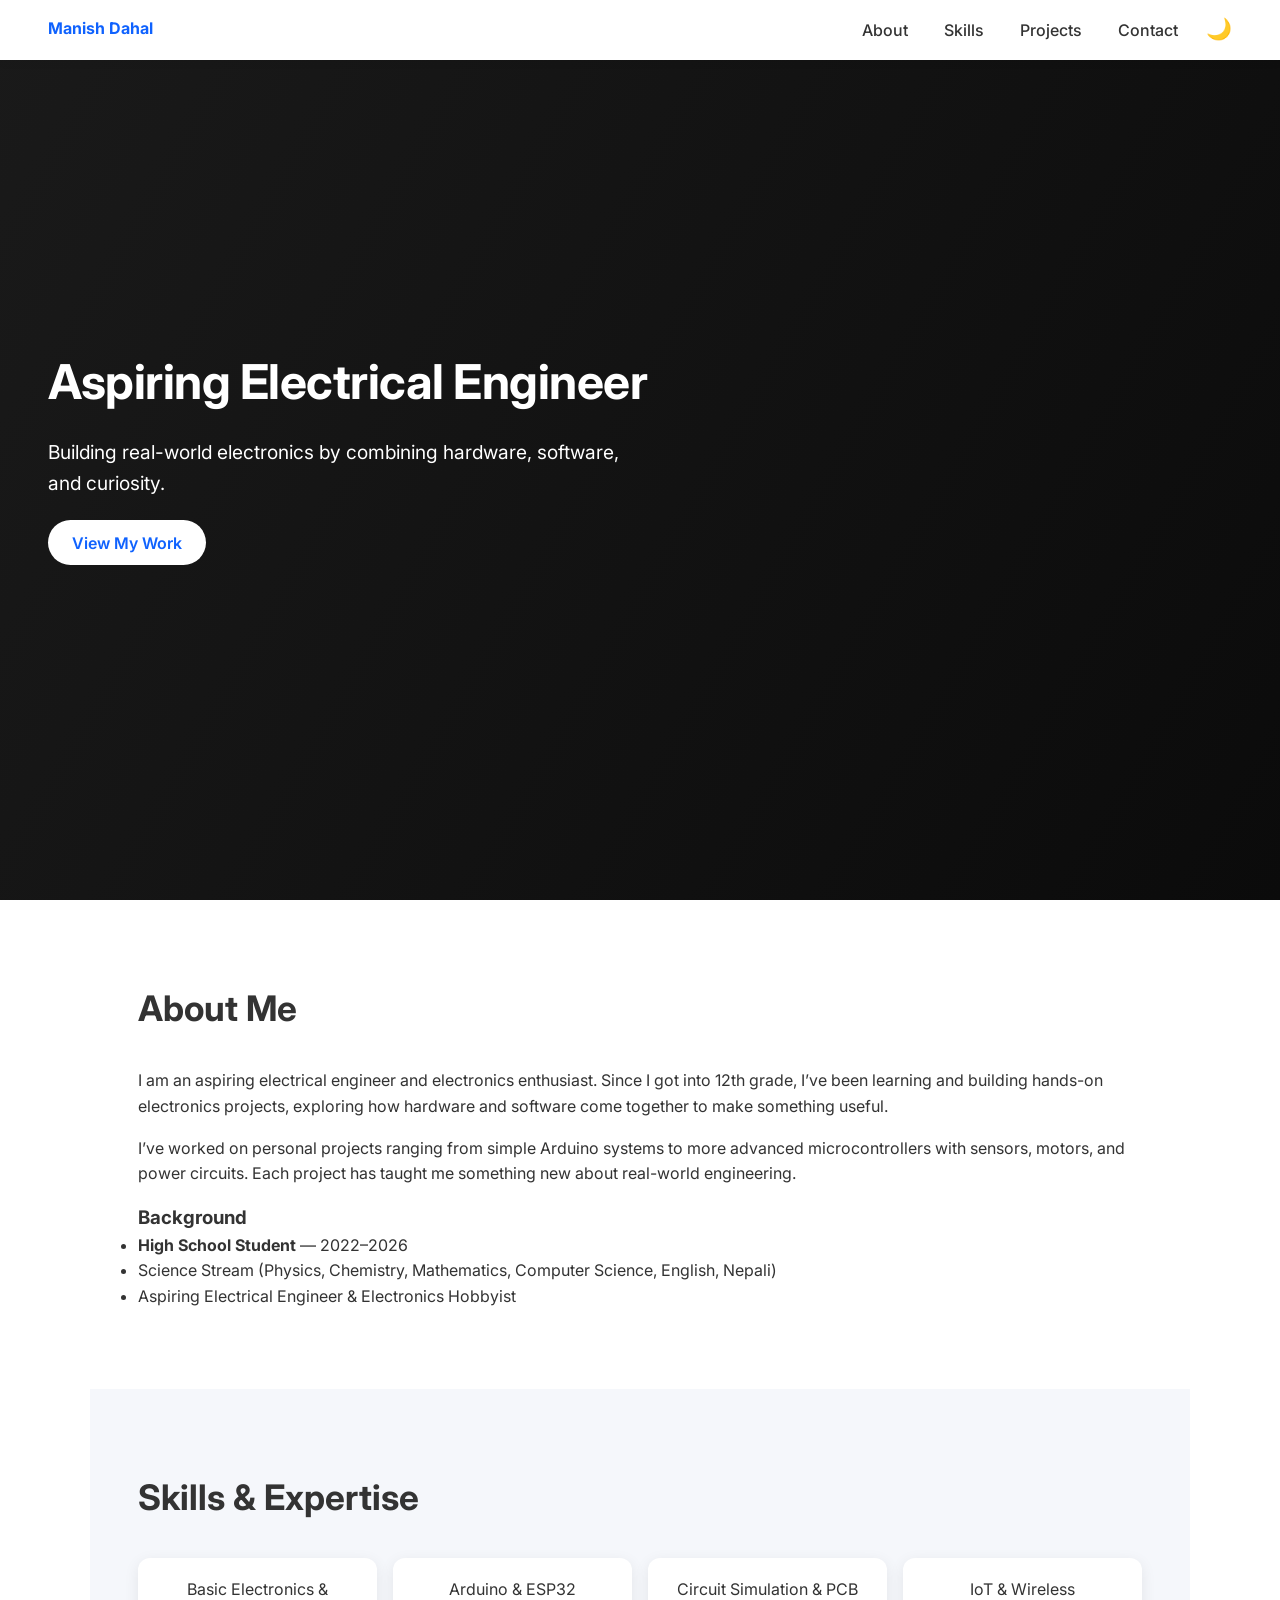
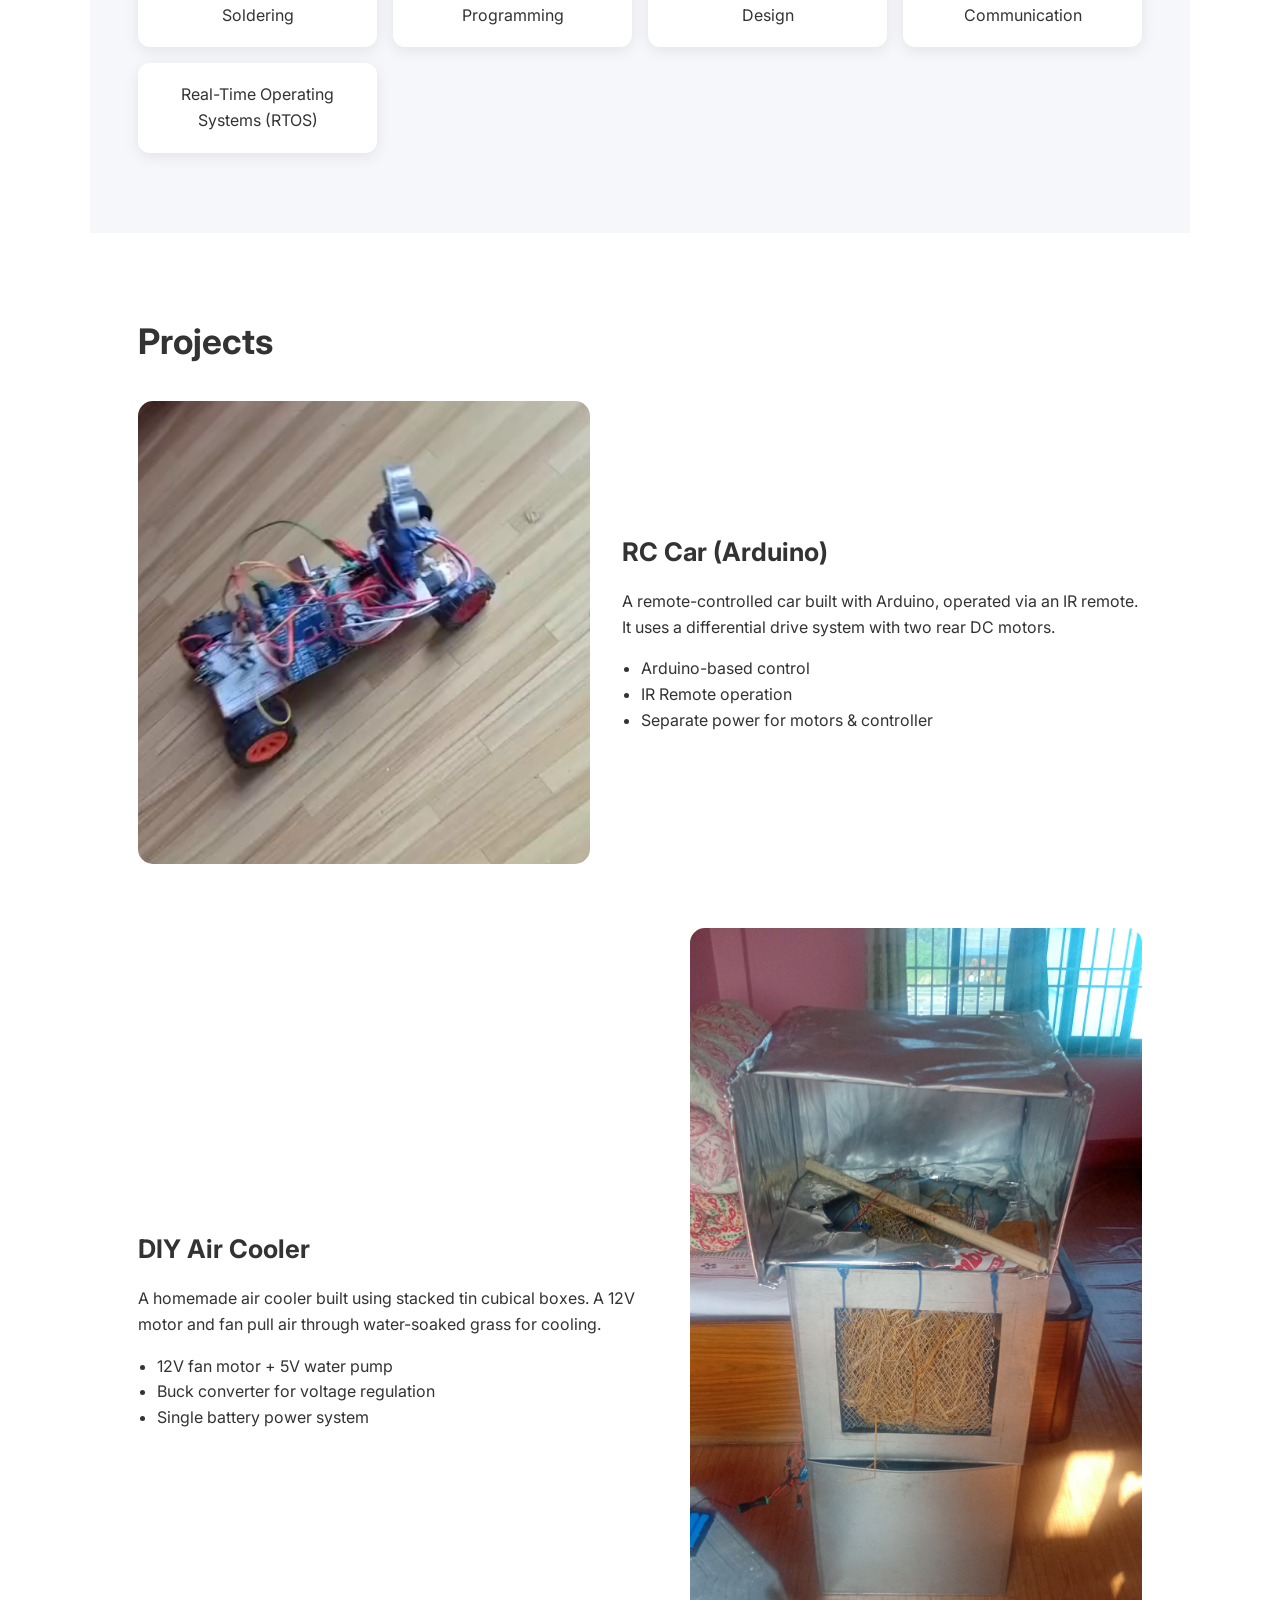
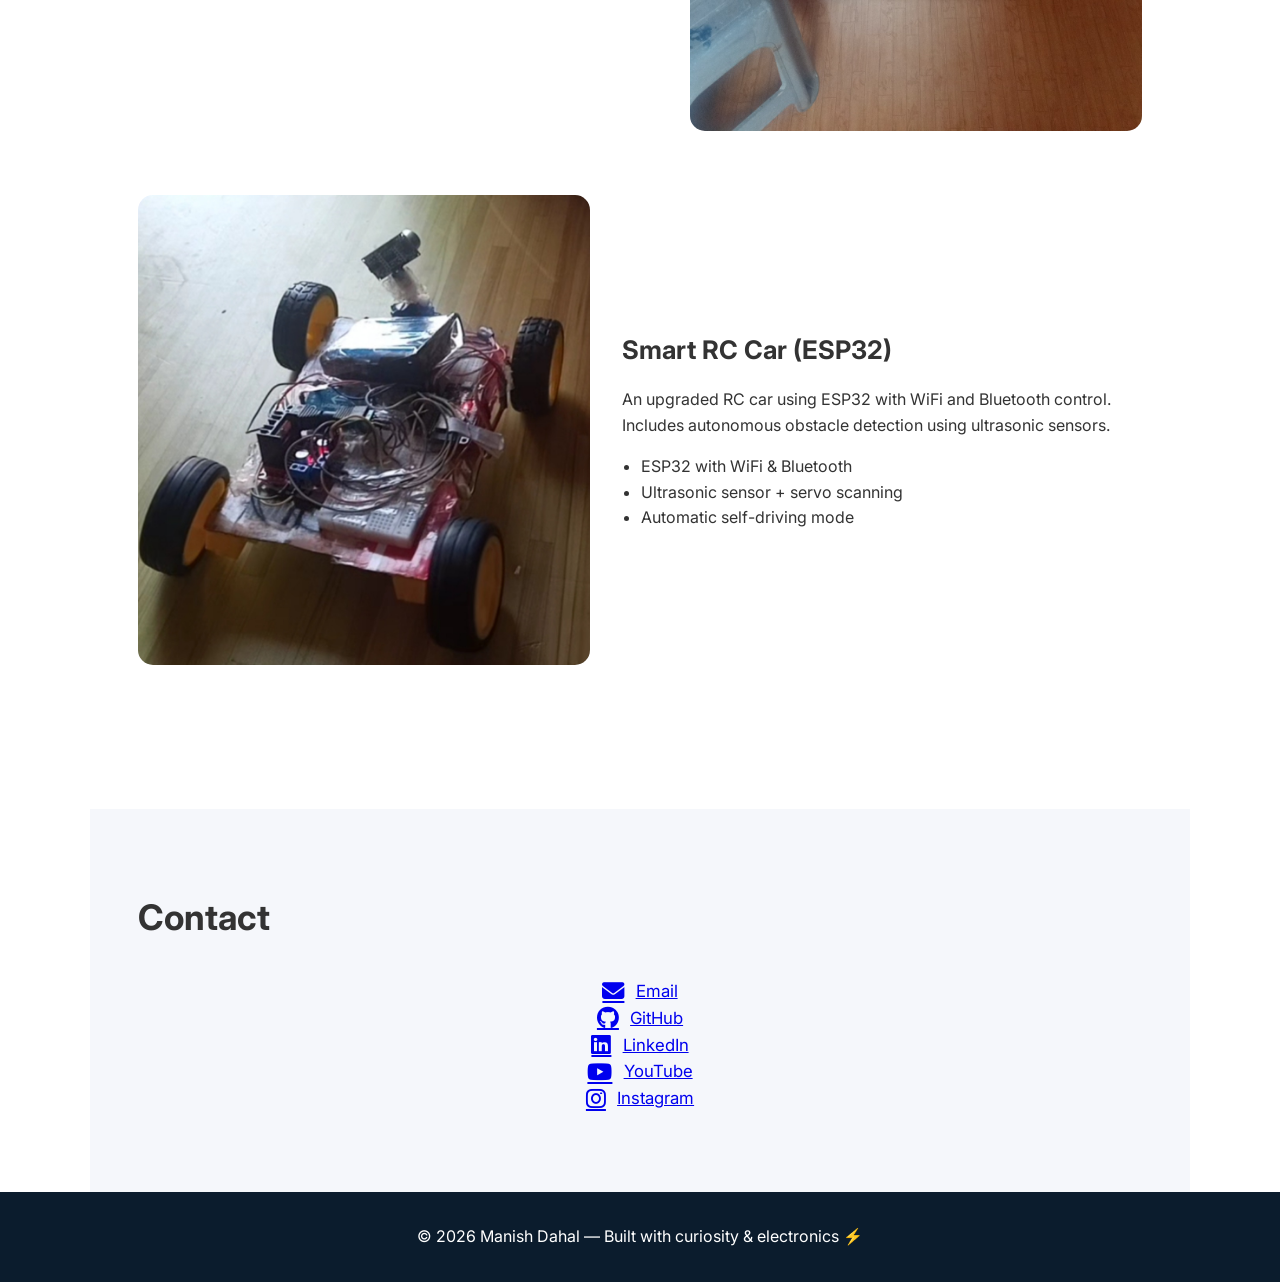
==== index.html @ e90c841a "Add files via upload" ====
<!DOCTYPE html>
<html lang="en">
<head>
    <meta charset="UTF-8" />
    <meta name="viewport" content="width=device-width, initial-scale=1.0"/>
    <title>Manish Dahal | Electronics Portfolio</title>

    <link rel="stylesheet" href="style.css">
    <link
  rel="stylesheet"
  href="https://cdnjs.cloudflare.com/ajax/libs/font-awesome/6.5.1/css/all.min.css"
/>

    <link href="https://fonts.googleapis.com/css2?family=Inter:wght@300;400;600;700&display=swap" rel="stylesheet">
</head>
<body>
<canvas id="circuit-bg"></canvas>

    <!-- NAVBAR -->
    <header class="navbar">
        <div class="logo">Manish Dahal</div>
        <nav>
            <a href="#about">About</a>
            <a href="#skills">Skills</a>
            <a href="#projects">Projects</a>
            <a href="#contact">Contact</a>
            <button id="themeToggle" class="theme-toggle">🌙</button>
        </nav>
    </header>

    <!-- HERO -->
    <section class="hero">
        <div class="hero-text">
            <h1>Aspiring Electrical Engineer</h1>
            <p>
                Building real-world electronics by combining hardware, software,
                and curiosity.
            </p>
            <a href="#projects" class="btn">View My Work</a>
        </div>
    </section>

    <!-- ABOUT -->
    <section id="about" class="section">
        <h2>About Me</h2>
        <p class="about-text">
            I am an aspiring electrical engineer and electronics enthusiast.
            Since I got into 12th grade, I’ve been learning and building hands-on
            electronics projects, exploring how hardware and software come together
            to make something useful.
        </p>
        <p class="about-text">
            I’ve worked on personal projects ranging from simple Arduino systems
            to more advanced microcontrollers with sensors, motors, and power circuits.
            Each project has taught me something new about real-world engineering.
        </p>

        <div class="education">
            <h3>Background</h3>
            <ul>
                <li><strong>High School Student</strong> — 2022–2026</li>
                <li>Science Stream (Physics, Chemistry, Mathematics, Computer Science, English, Nepali)</li>
                <li>Aspiring Electrical Engineer & Electronics Hobbyist</li>
            </ul>
        </div>
    </section>

    <!-- SKILLS -->
    <section id="skills" class="section light">
        <h2>Skills & Expertise</h2>

        <div class="skills-grid">
            <div class="skill-card">Basic Electronics & Soldering</div>
            <div class="skill-card">Arduino & ESP32 Programming</div>
            <div class="skill-card">Circuit Simulation & PCB Design</div>
            <div class="skill-card">IoT & Wireless Communication</div>
            <div class="skill-card">Real-Time Operating Systems (RTOS)</div>
        </div>
    </section>

    <!-- PROJECTS -->
    <section id="projects" class="section">
        <h2>Projects</h2>

        <div class="project">
            <img src="images/rc-car-1.jpg" alt="RC Car Arduino">
            <div class="project-info">
                <h3>RC Car (Arduino)</h3>
                <p>
                    A remote-controlled car built with Arduino, operated via an IR remote.
                    It uses a differential drive system with two rear DC motors.
                </p>
                <ul>
                    <li>Arduino-based control</li>
                    <li>IR Remote operation</li>
                    <li>Separate power for motors & controller</li>
                </ul>
            </div>
        </div>

        <div class="project reverse">
            <img src="images/diy-cooler.jpg" alt="DIY Air Cooler">
            <div class="project-info">
                <h3>DIY Air Cooler</h3>
                <p>
                    A homemade air cooler built using stacked tin cubical boxes.
                    A 12V motor and fan pull air through water-soaked grass for cooling.
                </p>
                <ul>
                    <li>12V fan motor + 5V water pump</li>
                    <li>Buck converter for voltage regulation</li>
                    <li>Single battery power system</li>
                </ul>
            </div>
        </div>

        <div class="project">
            <img src="images/rc-car-advanced.jpg" alt="ESP32 RC Car">
            <div class="project-info">
                <h3>Smart RC Car (ESP32)</h3>
                <p>
                    An upgraded RC car using ESP32 with WiFi and Bluetooth control.
                    Includes autonomous obstacle detection using ultrasonic sensors.
                </p>
                <ul>
                    <li>ESP32 with WiFi & Bluetooth</li>
                    <li>Ultrasonic sensor + servo scanning</li>
                    <li>Automatic self-driving mode</li>
                </ul>
            </div>
        </div>
    </section>

    <!-- CONTACT -->
    <section id="contact" class="section light">
        <h2>Contact</h2>

        <div class="contact-grid">
    <a href="mailto:manishdahal9864@gmail.com">
        <i class="fa-solid fa-envelope"></i>
        <span>Email</span>
    </a>

    <a href="https://github.com/MilonClasher" target="_blank">
        <i class="fa-brands fa-github"></i>
        <span>GitHub</span>
    </a>

    <a href="https://www.linkedin.com/in/manish-dahal-b65955202/" target="_blank">
        <i class="fa-brands fa-linkedin"></i>
        <span>LinkedIn</span>
    </a>

    <a href="https://www.youtube.com/@dahalelectronics007" target="_blank">
        <i class="fa-brands fa-youtube"></i>
        <span>YouTube</span>
    </a>

    <a href="https://instagram.com/mvideos98" target="_blank">
        <i class="fa-brands fa-instagram"></i>
        <span>Instagram</span>
    </a>
</div>

    </section>

    <footer>
        <p>© 2026 Manish Dahal — Built with curiosity & electronics ⚡</p>
    </footer>

    <script src="script.js"></script>
</body>
</html>
---- style.css ----
:root {
    --primary: #0f62fe;
    --dark: #0b1c2d;
    --light: #f5f7fb;
    --text: #333;
}

* {
    margin: 0;
    padding: 0;
    box-sizing: border-box;
    font-family: 'Inter', sans-serif;
}

body {
    color: var(--text);
    background: white;
    line-height: 1.6;
}

/* NAVBAR */
.navbar {
    position: fixed;
    top: 0;
    width: 100%;
    background: white;
    display: flex;
    justify-content: space-between;
    padding: 1rem 3rem;
    box-shadow: 0 2px 10px rgba(0,0,0,0.05);
    z-index: 100;
}

.navbar .logo {
    font-weight: 700;
    color: var(--primary);
}

.navbar nav a {
    margin-left: 2rem;
    text-decoration: none;
    color: var(--text);
    font-weight: 500;
}

.navbar nav a:hover {
    color: var(--primary);
}

/* HERO */
.hero {
    height: 100vh;
background: linear-gradient(120deg, #1a1a1a, #0b0b0b);
    display: flex;
    align-items: center;
    padding: 0 3rem;
    color: white;
}

.hero-text {
    max-width: 600px;
}

.hero h1 {
    font-size: 3rem;
    margin-bottom: 1rem;
        letter-spacing: -0.5px;

}

.hero p {
    font-size: 1.2rem;
    margin-bottom: 2rem;
}

.btn {
    background: white;
    color: var(--primary);
    padding: 0.8rem 1.5rem;
    border-radius: 30px;
    text-decoration: none;
    font-weight: 600;
}

/* SECTIONS */
.section {
    padding: 5rem 3rem;
    max-width: 1100px;
    margin: auto;
}

.section h2 {
    font-size: 2.2rem;
    margin-bottom: 2rem;
}

.section.light {
    background: var(--light);
}

.about-text {
    margin-bottom: 1rem;
}

/* SKILLS */
.skills-grid {
    display: grid;
    grid-template-columns: repeat(auto-fit, minmax(220px, 1fr));
    gap: 1rem;
}

.skill-card {
    background: white;
    padding: 1.2rem;
    border-radius: 12px;
    text-align: center;
    box-shadow: 0 4px 15px rgba(0,0,0,0.08);
}

/* PROJECTS */
.project {
    display: flex;
    gap: 2rem;
    margin-bottom: 4rem;
    align-items: center;
}

.project.reverse {
    flex-direction: row-reverse;
}

.project img {
    width: 45%;
    border-radius: 15px;
    object-fit: cover;
}

.project-info h3 {
    font-size: 1.6rem;
    margin-bottom: 1rem;
}

.project-info ul {
    margin-top: 1rem;
    padding-left: 1.2rem;
}

/* CONTACT */
.contact-grid a {
    display: flex;
    align-items: center;
    justify-content: center;
    gap: 0.7rem;
    font-size: 1.05rem;
}

.contact-grid i {
    font-size: 1.4rem;
}


/* FOOTER */
footer {
    text-align: center;
    padding: 2rem;
    background: var(--dark);
    color: white;
}
/* ===== DARK MODE ===== */
body.dark {
    --primary: #4da3ff;
    --dark: #020b13;
    --light: #0b1c2d;
    --text: #e6e6e6;

    background: var(--dark);
    color: var(--text);
}

body.dark .navbar,
body.dark .skill-card,
body.dark .contact-grid a {
    background: #0f253a;
    color: var(--text);
}

body.dark footer {
    background: black;
}

/* Toggle button */
.theme-toggle {
    margin-left: 1.5rem;
    border: none;
    background: none;
    font-size: 1.3rem;
    cursor: pointer;
}
/* ===== CIRCUIT BACKGROUND ===== */
#circuit-bg {
    position: fixed;
    inset: 0;
    z-index: -1;
    opacity: 0.15;
}
body.dark #circuit-bg {
    opacity: 0.25;
}
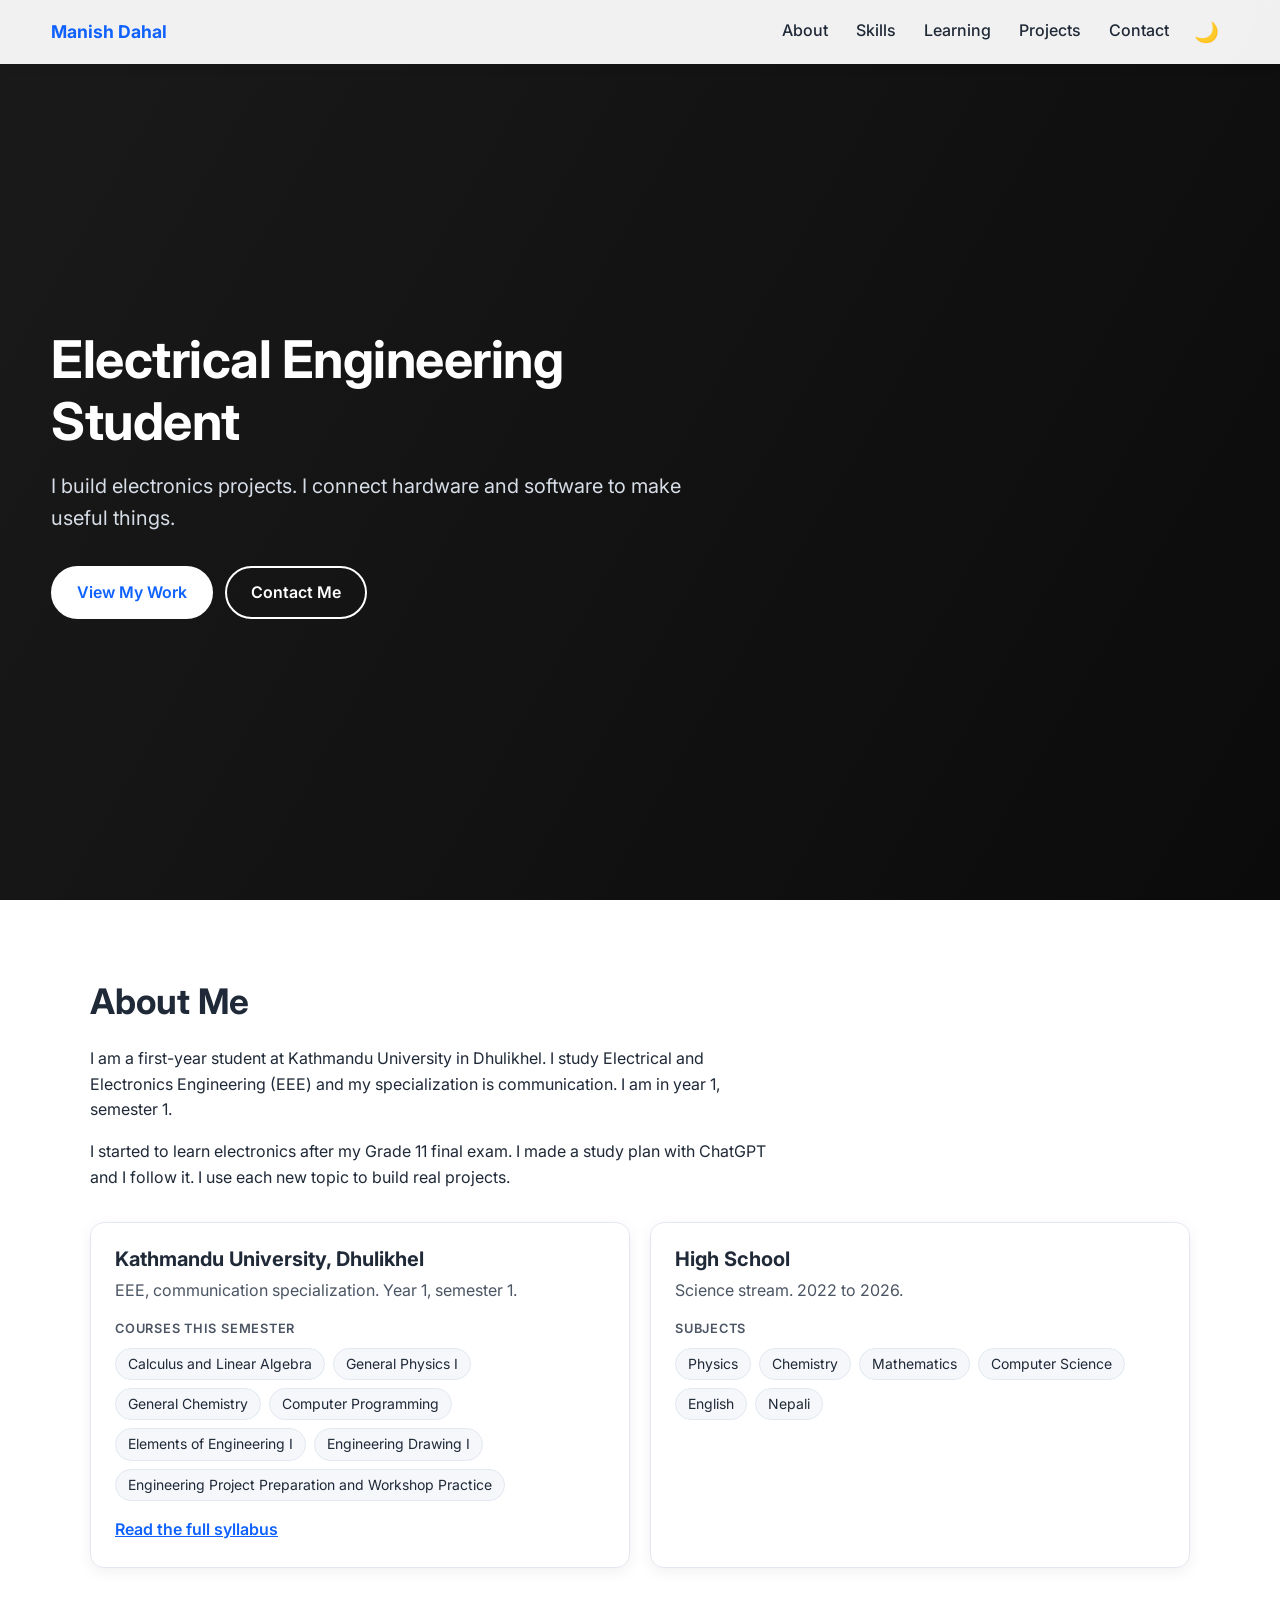
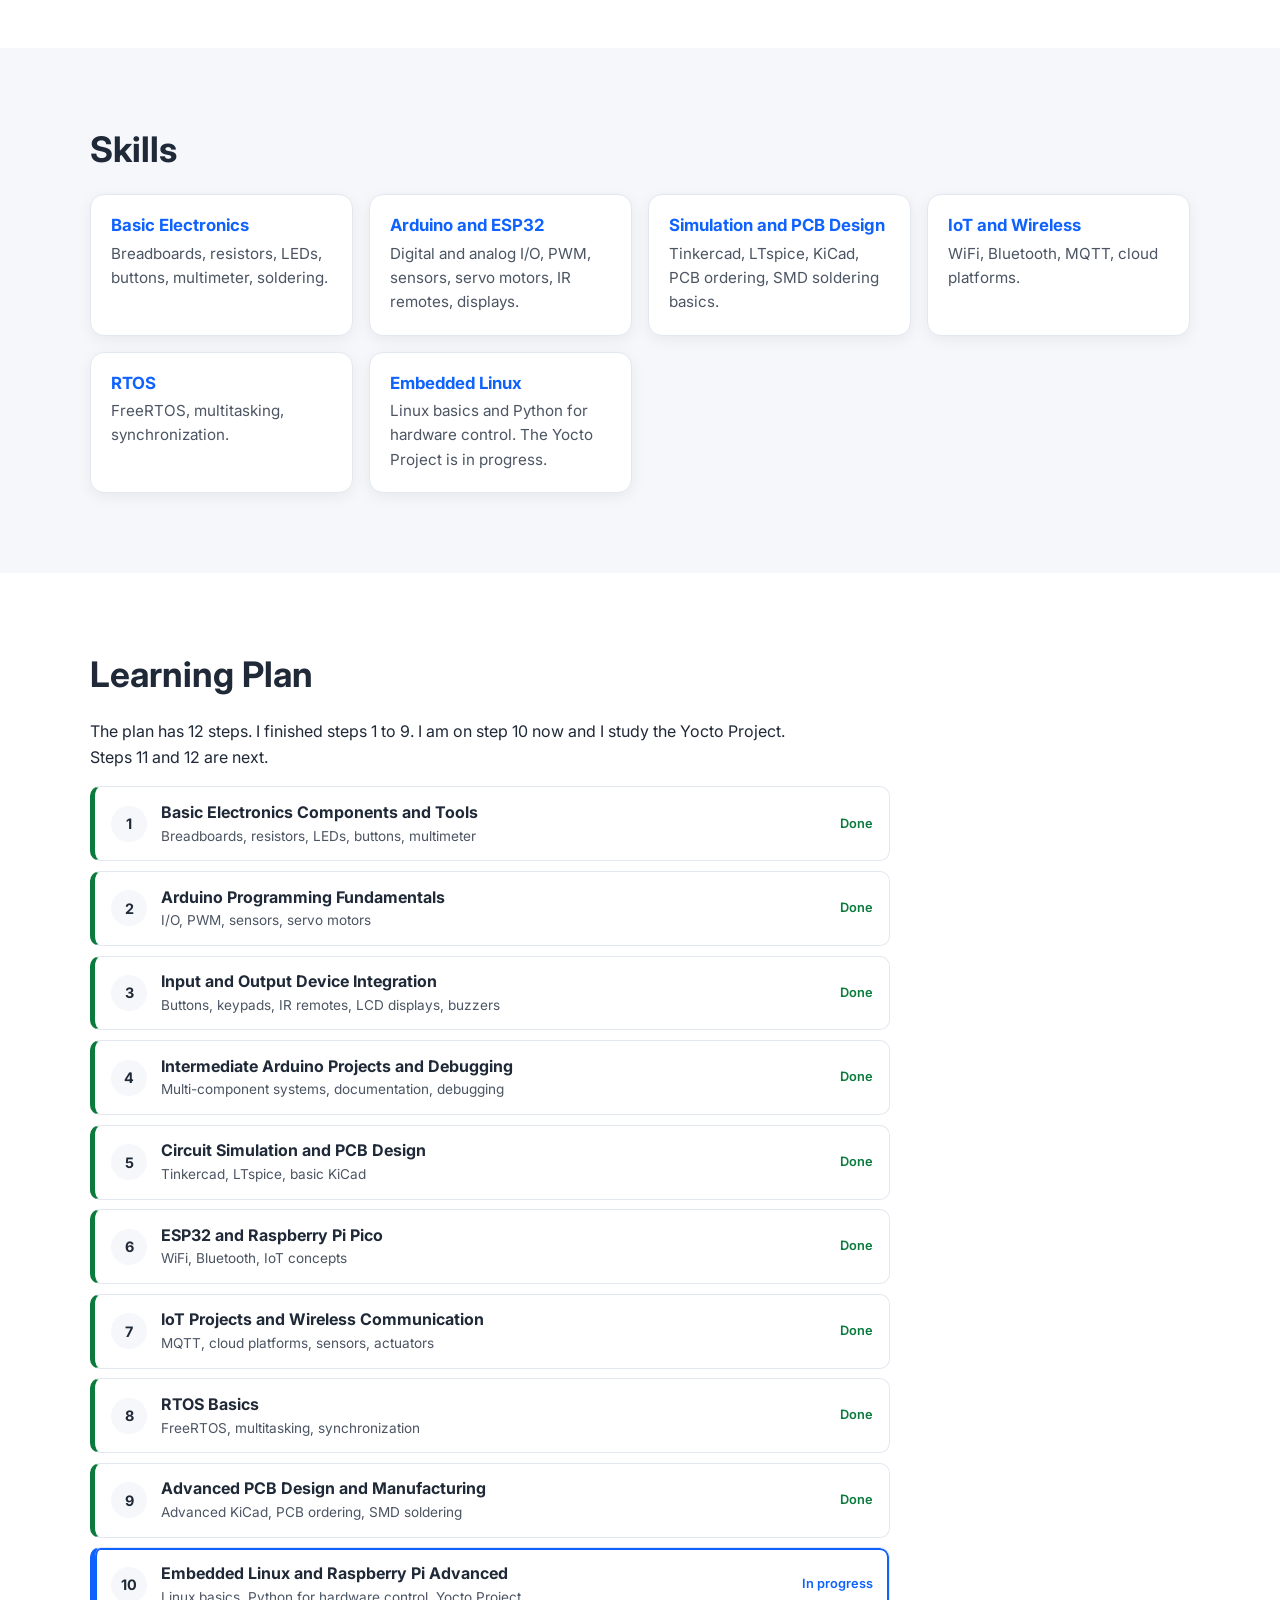
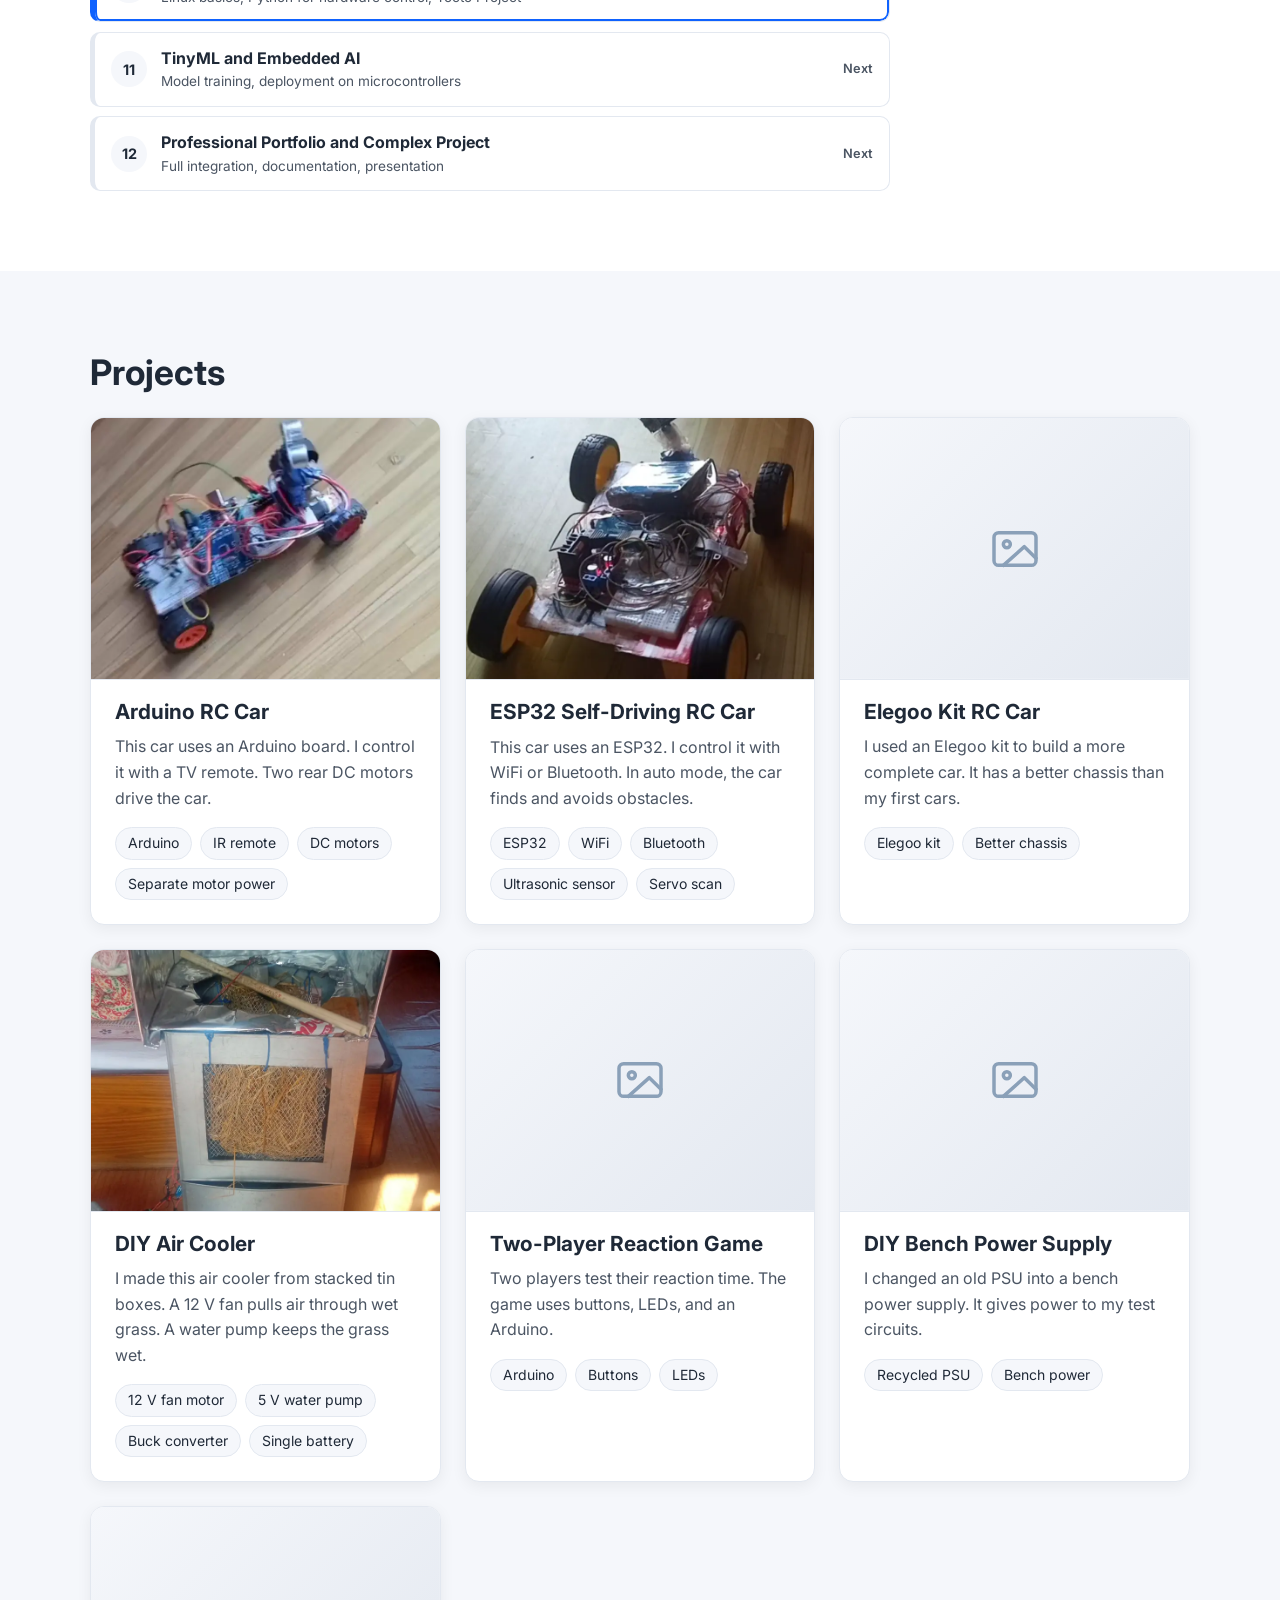
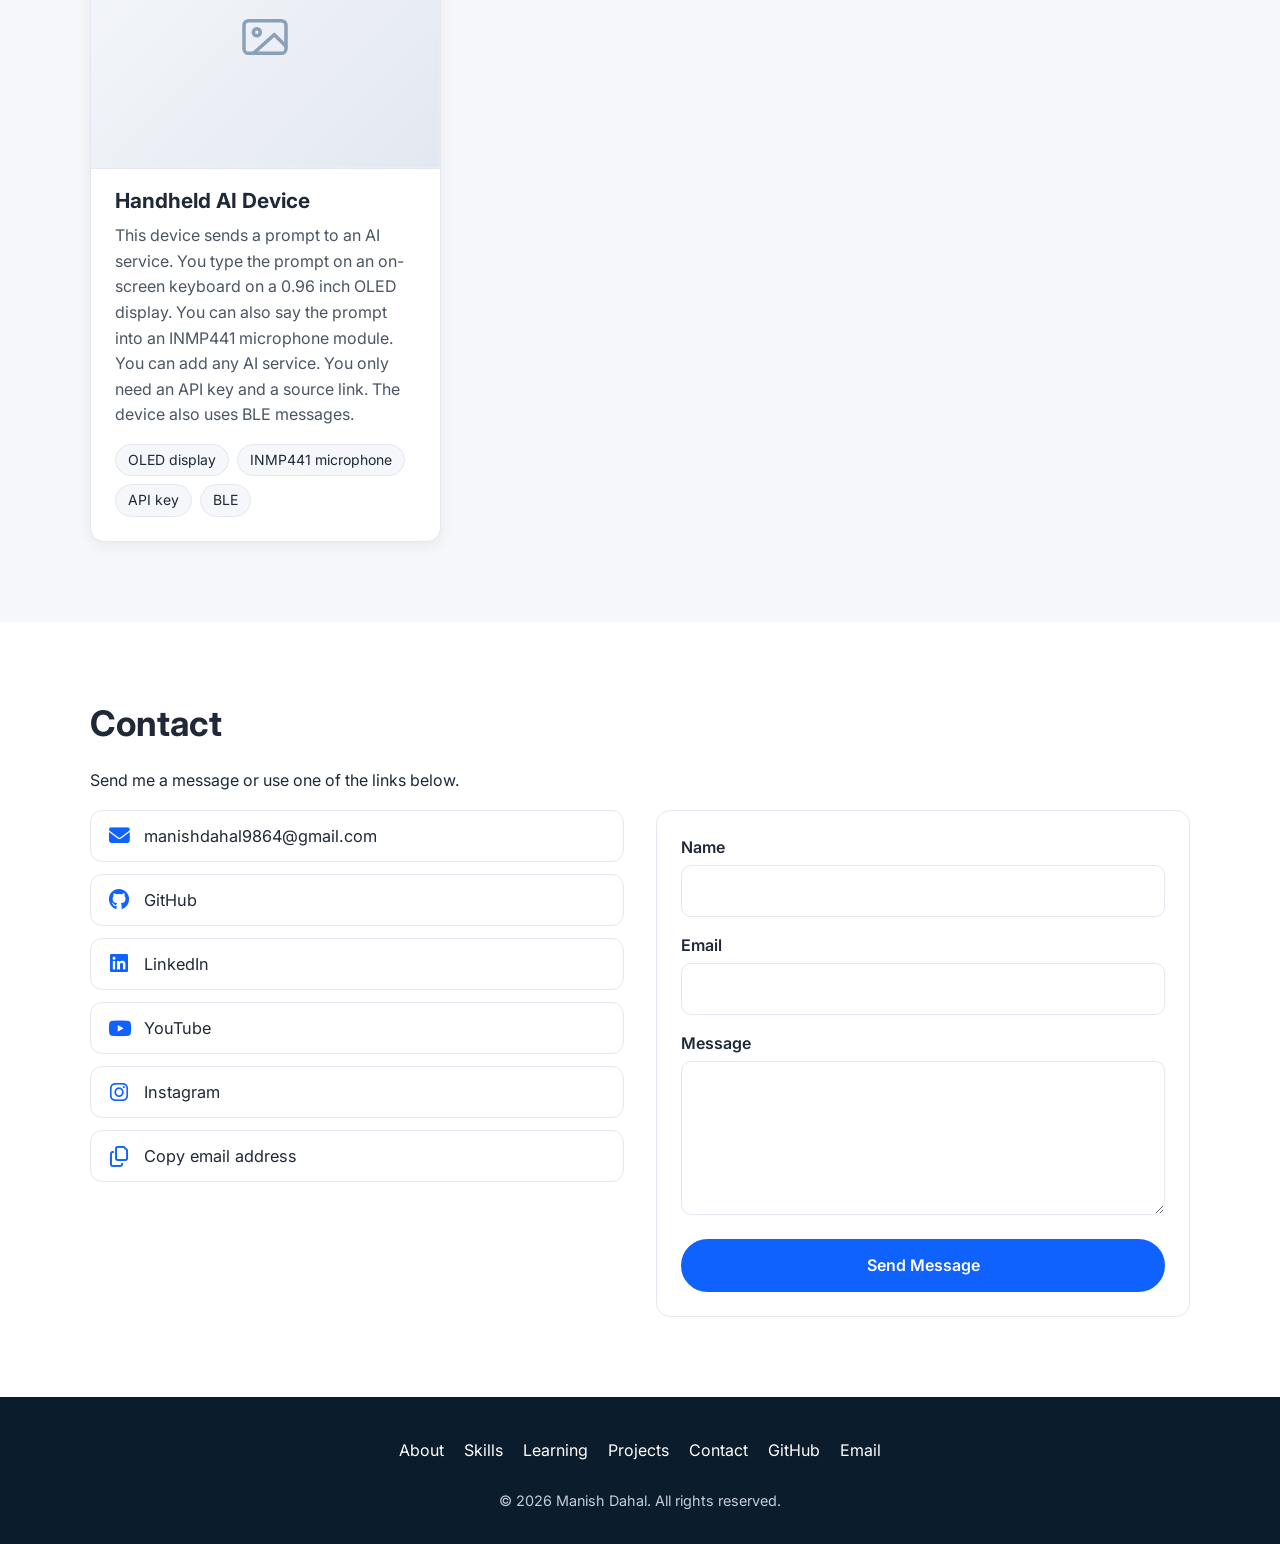
==== commit d10d9333: "Add files via upload" ====
--- a/index.html
+++ b/index.html
@@ -1,173 +1,430 @@
-<!DOCTYPE html>
-<html lang="en">
-<head>
-    <meta charset="UTF-8" />
-    <meta name="viewport" content="width=device-width, initial-scale=1.0"/>
-    <title>Manish Dahal | Electronics Portfolio</title>
-
-    <link rel="stylesheet" href="style.css">
-    <link
-  rel="stylesheet"
-  href="https://cdnjs.cloudflare.com/ajax/libs/font-awesome/6.5.1/css/all.min.css"
-/>
-
-    <link href="https://fonts.googleapis.com/css2?family=Inter:wght@300;400;600;700&display=swap" rel="stylesheet">
-</head>
-<body>
-<canvas id="circuit-bg"></canvas>
-
-    <!-- NAVBAR -->
-    <header class="navbar">
-        <div class="logo">Manish Dahal</div>
-        <nav>
-            <a href="#about">About</a>
-            <a href="#skills">Skills</a>
-            <a href="#projects">Projects</a>
-            <a href="#contact">Contact</a>
-            <button id="themeToggle" class="theme-toggle">🌙</button>
-        </nav>
-    </header>
-
-    <!-- HERO -->
-    <section class="hero">
-        <div class="hero-text">
-            <h1>Aspiring Electrical Engineer</h1>
-            <p>
-                Building real-world electronics by combining hardware, software,
-                and curiosity.
-            </p>
-            <a href="#projects" class="btn">View My Work</a>
-        </div>
-    </section>
-
-    <!-- ABOUT -->
-    <section id="about" class="section">
-        <h2>About Me</h2>
-        <p class="about-text">
-            I am an aspiring electrical engineer and electronics enthusiast.
-            Since I got into 12th grade, I’ve been learning and building hands-on
-            electronics projects, exploring how hardware and software come together
-            to make something useful.
-        </p>
-        <p class="about-text">
-            I’ve worked on personal projects ranging from simple Arduino systems
-            to more advanced microcontrollers with sensors, motors, and power circuits.
-            Each project has taught me something new about real-world engineering.
-        </p>
-
-        <div class="education">
-            <h3>Background</h3>
-            <ul>
-                <li><strong>High School Student</strong> — 2022–2026</li>
-                <li>Science Stream (Physics, Chemistry, Mathematics, Computer Science, English, Nepali)</li>
-                <li>Aspiring Electrical Engineer & Electronics Hobbyist</li>
-            </ul>
-        </div>
-    </section>
-
-    <!-- SKILLS -->
-    <section id="skills" class="section light">
-        <h2>Skills & Expertise</h2>
-
-        <div class="skills-grid">
-            <div class="skill-card">Basic Electronics & Soldering</div>
-            <div class="skill-card">Arduino & ESP32 Programming</div>
-            <div class="skill-card">Circuit Simulation & PCB Design</div>
-            <div class="skill-card">IoT & Wireless Communication</div>
-            <div class="skill-card">Real-Time Operating Systems (RTOS)</div>
-        </div>
-    </section>
-
-    <!-- PROJECTS -->
-    <section id="projects" class="section">
-        <h2>Projects</h2>
-
-        <div class="project">
-            <img src="images/rc-car-1.jpg" alt="RC Car Arduino">
-            <div class="project-info">
-                <h3>RC Car (Arduino)</h3>
-                <p>
-                    A remote-controlled car built with Arduino, operated via an IR remote.
-                    It uses a differential drive system with two rear DC motors.
-                </p>
-                <ul>
-                    <li>Arduino-based control</li>
-                    <li>IR Remote operation</li>
-                    <li>Separate power for motors & controller</li>
-                </ul>
-            </div>
-        </div>
-
-        <div class="project reverse">
-            <img src="images/diy-cooler.jpg" alt="DIY Air Cooler">
-            <div class="project-info">
-                <h3>DIY Air Cooler</h3>
-                <p>
-                    A homemade air cooler built using stacked tin cubical boxes.
-                    A 12V motor and fan pull air through water-soaked grass for cooling.
-                </p>
-                <ul>
-                    <li>12V fan motor + 5V water pump</li>
-                    <li>Buck converter for voltage regulation</li>
-                    <li>Single battery power system</li>
-                </ul>
-            </div>
-        </div>
-
-        <div class="project">
-            <img src="images/rc-car-advanced.jpg" alt="ESP32 RC Car">
-            <div class="project-info">
-                <h3>Smart RC Car (ESP32)</h3>
-                <p>
-                    An upgraded RC car using ESP32 with WiFi and Bluetooth control.
-                    Includes autonomous obstacle detection using ultrasonic sensors.
-                </p>
-                <ul>
-                    <li>ESP32 with WiFi & Bluetooth</li>
-                    <li>Ultrasonic sensor + servo scanning</li>
-                    <li>Automatic self-driving mode</li>
-                </ul>
-            </div>
-        </div>
-    </section>
-
-    <!-- CONTACT -->
-    <section id="contact" class="section light">
-        <h2>Contact</h2>
-
-        <div class="contact-grid">
-    <a href="mailto:manishdahal9864@gmail.com">
-        <i class="fa-solid fa-envelope"></i>
-        <span>Email</span>
-    </a>
-
-    <a href="https://github.com/MilonClasher" target="_blank">
-        <i class="fa-brands fa-github"></i>
-        <span>GitHub</span>
-    </a>
-
-    <a href="https://www.linkedin.com/in/manish-dahal-b65955202/" target="_blank">
-        <i class="fa-brands fa-linkedin"></i>
-        <span>LinkedIn</span>
-    </a>
-
-    <a href="https://www.youtube.com/@dahalelectronics007" target="_blank">
-        <i class="fa-brands fa-youtube"></i>
-        <span>YouTube</span>
-    </a>
-
-    <a href="https://instagram.com/mvideos98" target="_blank">
-        <i class="fa-brands fa-instagram"></i>
-        <span>Instagram</span>
-    </a>
-</div>
-
-    </section>
-
-    <footer>
-        <p>© 2026 Manish Dahal — Built with curiosity & electronics ⚡</p>
-    </footer>
-
-    <script src="script.js"></script>
-</body>
-</html>
+<!DOCTYPE html>
+<html lang="en">
+<head>
+    <meta charset="UTF-8">
+    <meta name="viewport" content="width=device-width, initial-scale=1">
+    <title>Manish Dahal | Electronics Student and Maker</title>
+    <meta name="description" content="Manish Dahal is a first-year EEE student at Kathmandu University. See his Arduino and ESP32 projects, his learning plan, and how to contact him.">
+    <meta name="author" content="Manish Dahal">
+    <meta name="theme-color" content="#0f62fe">
+    <link rel="canonical" href="https://manishdahal.github.io/">
+
+    <meta property="og:type" content="website">
+    <meta property="og:title" content="Manish Dahal | Electronics Student and Maker">
+    <meta property="og:description" content="First-year EEE student at Kathmandu University. Arduino, ESP32, and embedded projects.">
+    <meta property="og:url" content="https://manishdahal.github.io/">
+
+    <link rel="icon" href="favicon.svg" type="image/svg+xml">
+    <link rel="icon" href="favicon.ico" sizes="48x48">
+    <link rel="apple-touch-icon" href="apple-touch-icon.png">
+
+    <script>
+        /* Set the theme before the page paints. This prevents a flash. */
+        (function () {
+            var theme = "light";
+            try {
+                theme = localStorage.getItem("theme") ||
+                    (window.matchMedia("(prefers-color-scheme: dark)").matches ? "dark" : "light");
+            } catch (e) {}
+            document.documentElement.setAttribute("data-theme", theme);
+        })();
+    </script>
+
+    <link rel="preconnect" href="https://fonts.googleapis.com">
+    <link rel="preconnect" href="https://fonts.gstatic.com" crossorigin>
+    <link href="https://fonts.googleapis.com/css2?family=Inter:wght@400;500;600;700&display=swap" rel="stylesheet">
+    <link rel="stylesheet" href="https://cdnjs.cloudflare.com/ajax/libs/font-awesome/6.5.1/css/all.min.css">
+    <link rel="stylesheet" href="style.css">
+</head>
+<body>
+    <a class="skip-link" href="#main">Skip to content</a>
+    <canvas id="circuit-bg" aria-hidden="true"></canvas>
+
+    <!-- NAVBAR -->
+    <header class="navbar">
+        <a class="logo" href="#top" aria-label="Manish Dahal, go to top of page">Manish Dahal</a>
+        <div class="nav-actions">
+            <button id="themeToggle" class="icon-btn" type="button" aria-label="Switch to dark theme">🌙</button>
+            <button id="menuToggle" class="icon-btn menu-toggle" type="button"
+                    aria-label="Open menu" aria-expanded="false" aria-controls="site-nav">
+                <svg class="icon-bars" width="24" height="24" viewBox="0 0 24 24" fill="none" stroke="currentColor" stroke-width="2.2" stroke-linecap="round" aria-hidden="true"><path class="bars" d="M4 7h16M4 12h16M4 17h16"/><path class="cross" d="M6 6l12 12M18 6L6 18"/></svg>
+            </button>
+        </div>
+        <nav id="site-nav" class="site-nav" aria-label="Main">
+            <a href="#about">About</a>
+            <a href="#skills">Skills</a>
+            <a href="#learning">Learning</a>
+            <a href="#projects">Projects</a>
+            <a href="#contact">Contact</a>
+        </nav>
+    </header>
+
+    <main id="main">
+        <!-- HERO -->
+        <section id="top" class="hero">
+            <div class="hero-text">
+                <h1>Electrical Engineering Student</h1>
+                <p>
+                    I build electronics projects. I connect hardware and software
+                    to make useful things.
+                </p>
+                <div class="hero-actions">
+                    <a href="#projects" class="btn">View My Work</a>
+                    <a href="#contact" class="btn btn-outline">Contact Me</a>
+                </div>
+            </div>
+        </section>
+
+        <!-- ABOUT -->
+        <section id="about" class="section">
+            <div class="container">
+                <h2>About Me</h2>
+                <p class="about-text">
+                    I am a first-year student at Kathmandu University in Dhulikhel.
+                    I study Electrical and Electronics Engineering (EEE) and my
+                    specialization is communication. I am in year 1, semester 1.
+                </p>
+                <p class="about-text">
+                    I started to learn electronics after my Grade 11 final exam.
+                    I made a study plan with ChatGPT and I follow it. I use each new
+                    topic to build real projects.
+                </p>
+
+                <div class="edu-grid">
+                    <article class="card">
+                        <h3>Kathmandu University, Dhulikhel</h3>
+                        <p class="meta">EEE, communication specialization. Year 1, semester 1.</p>
+                        <p class="card-label">Courses this semester</p>
+                        <ul class="chips">
+                            <li>Calculus and Linear Algebra</li>
+                            <li>General Physics I</li>
+                            <li>General Chemistry</li>
+                            <li>Computer Programming</li>
+                            <li>Elements of Engineering I</li>
+                            <li>Engineering Drawing I</li>
+                            <li>Engineering Project Preparation and Workshop Practice</li>
+                        </ul>
+                        <a class="text-link" href="https://seee.ku.edu.np/undergraduate-syllabus-communications/"
+                           target="_blank" rel="noopener noreferrer">Read the full syllabus</a>
+                    </article>
+
+                    <article class="card">
+                        <h3>High School</h3>
+                        <p class="meta">Science stream. 2022 to 2026.</p>
+                        <p class="card-label">Subjects</p>
+                        <ul class="chips">
+                            <li>Physics</li>
+                            <li>Chemistry</li>
+                            <li>Mathematics</li>
+                            <li>Computer Science</li>
+                            <li>English</li>
+                            <li>Nepali</li>
+                        </ul>
+                    </article>
+                </div>
+            </div>
+        </section>
+
+        <!-- SKILLS -->
+        <section id="skills" class="section light">
+            <div class="container">
+                <h2>Skills</h2>
+                <ul class="skills-grid">
+                    <li class="skill-card">
+                        <h3>Basic Electronics</h3>
+                        <p>Breadboards, resistors, LEDs, buttons, multimeter, soldering.</p>
+                    </li>
+                    <li class="skill-card">
+                        <h3>Arduino and ESP32</h3>
+                        <p>Digital and analog I/O, PWM, sensors, servo motors, IR remotes, displays.</p>
+                    </li>
+                    <li class="skill-card">
+                        <h3>Simulation and PCB Design</h3>
+                        <p>Tinkercad, LTspice, KiCad, PCB ordering, SMD soldering basics.</p>
+                    </li>
+                    <li class="skill-card">
+                        <h3>IoT and Wireless</h3>
+                        <p>WiFi, Bluetooth, MQTT, cloud platforms.</p>
+                    </li>
+                    <li class="skill-card">
+                        <h3>RTOS</h3>
+                        <p>FreeRTOS, multitasking, synchronization.</p>
+                    </li>
+                    <li class="skill-card">
+                        <h3>Embedded Linux</h3>
+                        <p>Linux basics and Python for hardware control. The Yocto Project is in progress.</p>
+                    </li>
+                </ul>
+            </div>
+        </section>
+
+        <!-- LEARNING PLAN -->
+        <section id="learning" class="section">
+            <div class="container">
+                <h2>Learning Plan</h2>
+                <p class="about-text">
+                    The plan has 12 steps. I finished steps 1 to 9. I am on step 10 now
+                    and I study the Yocto Project. Steps 11 and 12 are next.
+                </p>
+                <ol class="plan">
+                    <li class="done"><span class="step-no">1</span><span class="step-body"><strong>Basic Electronics Components and Tools</strong><small>Breadboards, resistors, LEDs, buttons, multimeter</small></span><span class="status">Done</span></li>
+                    <li class="done"><span class="step-no">2</span><span class="step-body"><strong>Arduino Programming Fundamentals</strong><small>I/O, PWM, sensors, servo motors</small></span><span class="status">Done</span></li>
+                    <li class="done"><span class="step-no">3</span><span class="step-body"><strong>Input and Output Device Integration</strong><small>Buttons, keypads, IR remotes, LCD displays, buzzers</small></span><span class="status">Done</span></li>
+                    <li class="done"><span class="step-no">4</span><span class="step-body"><strong>Intermediate Arduino Projects and Debugging</strong><small>Multi-component systems, documentation, debugging</small></span><span class="status">Done</span></li>
+                    <li class="done"><span class="step-no">5</span><span class="step-body"><strong>Circuit Simulation and PCB Design</strong><small>Tinkercad, LTspice, basic KiCad</small></span><span class="status">Done</span></li>
+                    <li class="done"><span class="step-no">6</span><span class="step-body"><strong>ESP32 and Raspberry Pi Pico</strong><small>WiFi, Bluetooth, IoT concepts</small></span><span class="status">Done</span></li>
+                    <li class="done"><span class="step-no">7</span><span class="step-body"><strong>IoT Projects and Wireless Communication</strong><small>MQTT, cloud platforms, sensors, actuators</small></span><span class="status">Done</span></li>
+                    <li class="done"><span class="step-no">8</span><span class="step-body"><strong>RTOS Basics</strong><small>FreeRTOS, multitasking, synchronization</small></span><span class="status">Done</span></li>
+                    <li class="done"><span class="step-no">9</span><span class="step-body"><strong>Advanced PCB Design and Manufacturing</strong><small>Advanced KiCad, PCB ordering, SMD soldering</small></span><span class="status">Done</span></li>
+                    <li class="current"><span class="step-no">10</span><span class="step-body"><strong>Embedded Linux and Raspberry Pi Advanced</strong><small>Linux basics, Python for hardware control, Yocto Project</small></span><span class="status">In progress</span></li>
+                    <li class="next"><span class="step-no">11</span><span class="step-body"><strong>TinyML and Embedded AI</strong><small>Model training, deployment on microcontrollers</small></span><span class="status">Next</span></li>
+                    <li class="next"><span class="step-no">12</span><span class="step-body"><strong>Professional Portfolio and Complex Project</strong><small>Full integration, documentation, presentation</small></span><span class="status">Next</span></li>
+                </ol>
+            </div>
+        </section>
+
+        <!-- PROJECTS -->
+        <!--
+            HOW TO ADD A PROJECT PHOTO
+            1. Save the photo in the images folder (WebP or JPG, about 800 x 600 px).
+            2. Find the project below that has an empty photo frame.
+            3. Inside its <figure>, remove the comment marks around the <img> line.
+            4. Make sure the file name in src is the same as your file name.
+            The frame crops the photo to a 4:3 shape. No other change is necessary.
+        -->
+        <section id="projects" class="section light">
+            <div class="container">
+                <h2>Projects</h2>
+                <div class="project-grid">
+
+                    <!-- Project 1 -->
+                    <article class="project">
+                        <figure class="project-media">
+                            <img src="images/rc-car-arduino.webp" width="800" height="600" loading="lazy" decoding="async"
+                                 alt="Arduino RC car with two rear wheels and a circuit board on the chassis">
+                        </figure>
+                        <div class="project-info">
+                            <h3>Arduino RC Car</h3>
+                            <p>This car uses an Arduino board. I control it with a TV remote. Two rear DC motors drive the car.</p>
+                            <ul class="chips">
+                                <li>Arduino</li>
+                                <li>IR remote</li>
+                                <li>DC motors</li>
+                                <li>Separate motor power</li>
+                            </ul>
+                        </div>
+                    </article>
+
+                    <!-- Project 2 -->
+                    <article class="project">
+                        <figure class="project-media">
+                            <img src="images/rc-car-esp32.webp" width="800" height="600" loading="lazy" decoding="async"
+                                 alt="ESP32 self-driving RC car with an ultrasonic sensor on the front">
+                        </figure>
+                        <div class="project-info">
+                            <h3>ESP32 Self-Driving RC Car</h3>
+                            <p>This car uses an ESP32. I control it with WiFi or Bluetooth. In auto mode, the car finds and avoids obstacles.</p>
+                            <ul class="chips">
+                                <li>ESP32</li>
+                                <li>WiFi</li>
+                                <li>Bluetooth</li>
+                                <li>Ultrasonic sensor</li>
+                                <li>Servo scan</li>
+                            </ul>
+                        </div>
+                    </article>
+
+                    <!-- Project 3 -->
+                    <article class="project">
+                        <figure class="project-media">
+                            <!-- <img src="images/elegoo-car.webp" width="800" height="600" loading="lazy" decoding="async" alt="Elegoo kit RC car with a better chassis"> -->
+                        </figure>
+                        <div class="project-info">
+                            <h3>Elegoo Kit RC Car</h3>
+                            <p>I used an Elegoo kit to build a more complete car. It has a better chassis than my first cars.</p>
+                            <ul class="chips">
+                                <li>Elegoo kit</li>
+                                <li>Better chassis</li>
+                            </ul>
+                        </div>
+                    </article>
+
+                    <!-- Project 4 -->
+                    <article class="project">
+                        <figure class="project-media">
+                            <img src="images/diy-cooler.webp" width="800" height="600" loading="lazy" decoding="async"
+                                 alt="Homemade air cooler made from stacked tin boxes">
+                        </figure>
+                        <div class="project-info">
+                            <h3>DIY Air Cooler</h3>
+                            <p>I made this air cooler from stacked tin boxes. A 12 V fan pulls air through wet grass. A water pump keeps the grass wet.</p>
+                            <ul class="chips">
+                                <li>12 V fan motor</li>
+                                <li>5 V water pump</li>
+                                <li>Buck converter</li>
+                                <li>Single battery</li>
+                            </ul>
+                        </div>
+                    </article>
+
+                    <!-- Project 5 -->
+                    <article class="project">
+                        <figure class="project-media">
+                            <!-- <img src="images/reaction-game.webp" width="800" height="600" loading="lazy" decoding="async" alt="Two-player reaction time game with buttons and LEDs"> -->
+                        </figure>
+                        <div class="project-info">
+                            <h3>Two-Player Reaction Game</h3>
+                            <p>Two players test their reaction time. The game uses buttons, LEDs, and an Arduino.</p>
+                            <ul class="chips">
+                                <li>Arduino</li>
+                                <li>Buttons</li>
+                                <li>LEDs</li>
+                            </ul>
+                        </div>
+                    </article>
+
+                    <!-- Project 6 -->
+                    <article class="project">
+                        <figure class="project-media">
+                            <!-- <img src="images/bench-power-supply.webp" width="800" height="600" loading="lazy" decoding="async" alt="Bench power supply made from an old PSU"> -->
+                        </figure>
+                        <div class="project-info">
+                            <h3>DIY Bench Power Supply</h3>
+                            <p>I changed an old PSU into a bench power supply. It gives power to my test circuits.</p>
+                            <ul class="chips">
+                                <li>Recycled PSU</li>
+                                <li>Bench power</li>
+                            </ul>
+                        </div>
+                    </article>
+
+                    <!-- Project 7 -->
+                    <article class="project">
+                        <figure class="project-media">
+                            <!-- <img src="images/handheld-ai.webp" width="800" height="600" loading="lazy" decoding="async" alt="Handheld AI device with a small OLED display"> -->
+                        </figure>
+                        <div class="project-info">
+                            <h3>Handheld AI Device</h3>
+                            <p>
+                                This device sends a prompt to an AI service. You type the prompt on an on-screen
+                                keyboard on a 0.96 inch OLED display. You can also say the prompt into an INMP441
+                                microphone module. You can add any AI service. You only need an API key and a source link.
+                                The device also uses BLE messages.
+                            </p>
+                            <ul class="chips">
+                                <li>OLED display</li>
+                                <li>INMP441 microphone</li>
+                                <li>API key</li>
+                                <li>BLE</li>
+                            </ul>
+                        </div>
+                    </article>
+
+                </div>
+            </div>
+        </section>
+
+        <!-- CONTACT -->
+        <section id="contact" class="section">
+            <div class="container">
+                <h2>Contact</h2>
+                <p class="about-text">Send me a message or use one of the links below.</p>
+
+                <div class="contact-layout">
+                    <ul class="contact-grid">
+                        <li>
+                            <a href="mailto:manishdahal9864@gmail.com">
+                                <i class="fa-solid fa-envelope" aria-hidden="true"></i>
+                                <span>manishdahal9864@gmail.com</span>
+                            </a>
+                        </li>
+                        <!--
+                            PHONE NUMBER: remove the comment marks and put your number in both places.
+                            Use the international format, for example +977 98XXXXXXXX.
+                        <li>
+                            <a href="tel:+977XXXXXXXXXX">
+                                <i class="fa-solid fa-phone" aria-hidden="true"></i>
+                                <span>+977 XXXXXXXXXX</span>
+                            </a>
+                        </li>
+                        -->
+                        <li>
+                            <a href="https://github.com/MilonClasher" target="_blank" rel="noopener noreferrer">
+                                <i class="fa-brands fa-github" aria-hidden="true"></i>
+                                <span>GitHub</span>
+                            </a>
+                        </li>
+                        <li>
+                            <a href="https://www.linkedin.com/in/manish-dahal-b65955202/" target="_blank" rel="noopener noreferrer">
+                                <i class="fa-brands fa-linkedin" aria-hidden="true"></i>
+                                <span>LinkedIn</span>
+                            </a>
+                        </li>
+                        <li>
+                            <a href="https://www.youtube.com/@dahalelectronics007" target="_blank" rel="noopener noreferrer">
+                                <i class="fa-brands fa-youtube" aria-hidden="true"></i>
+                                <span>YouTube</span>
+                            </a>
+                        </li>
+                        <li>
+                            <a href="https://instagram.com/mvideos98" target="_blank" rel="noopener noreferrer">
+                                <i class="fa-brands fa-instagram" aria-hidden="true"></i>
+                                <span>Instagram</span>
+                            </a>
+                        </li>
+                        <li>
+                            <button id="copyEmail" class="copy-btn" type="button">
+                                <i class="fa-regular fa-copy" aria-hidden="true"></i>
+                                <span>Copy email address</span>
+                            </button>
+                        </li>
+                        <li><p id="copyStatus" class="form-status" role="status" aria-live="polite" hidden></p></li>
+                    </ul>
+
+                    <form id="contactForm" class="contact-form" novalidate>
+                        <div class="field">
+                            <label for="cf-name">Name</label>
+                            <input id="cf-name" name="name" type="text" autocomplete="name" required aria-describedby="cf-name-err">
+                            <p class="field-error" id="cf-name-err" hidden></p>
+                        </div>
+                        <div class="field">
+                            <label for="cf-email">Email</label>
+                            <input id="cf-email" name="email" type="email" autocomplete="email" required aria-describedby="cf-email-err">
+                            <p class="field-error" id="cf-email-err" hidden></p>
+                        </div>
+                        <div class="field">
+                            <label for="cf-message">Message</label>
+                            <textarea id="cf-message" name="message" rows="5" required aria-describedby="cf-message-err"></textarea>
+                            <p class="field-error" id="cf-message-err" hidden></p>
+                        </div>
+                        <!-- Spam trap. Real users do not see this field. -->
+                        <div class="hp" aria-hidden="true">
+                            <label for="cf-website">Website</label>
+                            <input id="cf-website" name="website" type="text" tabindex="-1" autocomplete="off">
+                        </div>
+                        <button class="btn btn-solid" type="submit" id="cf-submit">Send Message</button>
+                        <p id="formStatus" class="form-status" role="status" aria-live="polite" hidden></p>
+                    </form>
+                </div>
+            </div>
+        </section>
+    </main>
+
+    <footer class="site-footer">
+        <div class="footer-inner">
+            <nav class="footer-links" aria-label="Footer">
+                <a href="#about">About</a>
+                <a href="#skills">Skills</a>
+                <a href="#learning">Learning</a>
+                <a href="#projects">Projects</a>
+                <a href="#contact">Contact</a>
+                <a href="https://github.com/MilonClasher" target="_blank" rel="noopener noreferrer">GitHub</a>
+                <a href="mailto:manishdahal9864@gmail.com">Email</a>
+            </nav>
+            <p>&copy; <span id="year">2026</span> Manish Dahal. All rights reserved.</p>
+        </div>
+    </footer>
+
+    <script src="script.js" defer></script>
+</body>
+</html>
--- a/style.css
+++ b/style.css
@@ -1,208 +1,560 @@
-:root {
-    --primary: #0f62fe;
-    --dark: #0b1c2d;
-    --light: #f5f7fb;
-    --text: #333;
-}
-
-* {
-    margin: 0;
-    padding: 0;
-    box-sizing: border-box;
-    font-family: 'Inter', sans-serif;
-}
-
-body {
-    color: var(--text);
-    background: white;
-    line-height: 1.6;
-}
-
-/* NAVBAR */
-.navbar {
-    position: fixed;
-    top: 0;
-    width: 100%;
-    background: white;
-    display: flex;
-    justify-content: space-between;
-    padding: 1rem 3rem;
-    box-shadow: 0 2px 10px rgba(0,0,0,0.05);
-    z-index: 100;
-}
-
-.navbar .logo {
-    font-weight: 700;
-    color: var(--primary);
-}
-
-.navbar nav a {
-    margin-left: 2rem;
-    text-decoration: none;
-    color: var(--text);
-    font-weight: 500;
-}
-
-.navbar nav a:hover {
-    color: var(--primary);
-}
-
-/* HERO */
-.hero {
-    height: 100vh;
-background: linear-gradient(120deg, #1a1a1a, #0b0b0b);
-    display: flex;
-    align-items: center;
-    padding: 0 3rem;
-    color: white;
-}
-
-.hero-text {
-    max-width: 600px;
-}
-
-.hero h1 {
-    font-size: 3rem;
-    margin-bottom: 1rem;
-        letter-spacing: -0.5px;
-
-}
-
-.hero p {
-    font-size: 1.2rem;
-    margin-bottom: 2rem;
-}
-
-.btn {
-    background: white;
-    color: var(--primary);
-    padding: 0.8rem 1.5rem;
-    border-radius: 30px;
-    text-decoration: none;
-    font-weight: 600;
-}
-
-/* SECTIONS */
-.section {
-    padding: 5rem 3rem;
-    max-width: 1100px;
-    margin: auto;
-}
-
-.section h2 {
-    font-size: 2.2rem;
-    margin-bottom: 2rem;
-}
-
-.section.light {
-    background: var(--light);
-}
-
-.about-text {
-    margin-bottom: 1rem;
-}
-
-/* SKILLS */
-.skills-grid {
-    display: grid;
-    grid-template-columns: repeat(auto-fit, minmax(220px, 1fr));
-    gap: 1rem;
-}
-
-.skill-card {
-    background: white;
-    padding: 1.2rem;
-    border-radius: 12px;
-    text-align: center;
-    box-shadow: 0 4px 15px rgba(0,0,0,0.08);
-}
-
-/* PROJECTS */
-.project {
-    display: flex;
-    gap: 2rem;
-    margin-bottom: 4rem;
-    align-items: center;
-}
-
-.project.reverse {
-    flex-direction: row-reverse;
-}
-
-.project img {
-    width: 45%;
-    border-radius: 15px;
-    object-fit: cover;
-}
-
-.project-info h3 {
-    font-size: 1.6rem;
-    margin-bottom: 1rem;
-}
-
-.project-info ul {
-    margin-top: 1rem;
-    padding-left: 1.2rem;
-}
-
-/* CONTACT */
-.contact-grid a {
-    display: flex;
-    align-items: center;
-    justify-content: center;
-    gap: 0.7rem;
-    font-size: 1.05rem;
-}
-
-.contact-grid i {
-    font-size: 1.4rem;
-}
-
-
-/* FOOTER */
-footer {
-    text-align: center;
-    padding: 2rem;
-    background: var(--dark);
-    color: white;
-}
-/* ===== DARK MODE ===== */
-body.dark {
-    --primary: #4da3ff;
-    --dark: #020b13;
-    --light: #0b1c2d;
-    --text: #e6e6e6;
-
-    background: var(--dark);
-    color: var(--text);
-}
-
-body.dark .navbar,
-body.dark .skill-card,
-body.dark .contact-grid a {
-    background: #0f253a;
-    color: var(--text);
-}
-
-body.dark footer {
-    background: black;
-}
-
-/* Toggle button */
-.theme-toggle {
-    margin-left: 1.5rem;
-    border: none;
-    background: none;
-    font-size: 1.3rem;
-    cursor: pointer;
-}
-/* ===== CIRCUIT BACKGROUND ===== */
-#circuit-bg {
-    position: fixed;
-    inset: 0;
-    z-index: -1;
-    opacity: 0.15;
-}
-body.dark #circuit-bg {
-    opacity: 0.25;
-}
+/* ===== THEME TOKENS ===== */
+:root {
+    --primary: #0f62fe;
+    --primary-contrast: #ffffff;
+    --bg: #ffffff;
+    --band: #f5f7fb;
+    --surface: #ffffff;
+    --text: #1f2937;
+    --muted: #4b5563;
+    --border: #e3e8f0;
+    --nav-bg: rgba(255, 255, 255, 0.94);
+    --footer: #0b1c2d;
+    --ok: #0a7a3d;
+    --ok-bg: #e6f6ec;
+    --err: #b42318;
+    --err-bg: #fdecea;
+    --nav-h: 64px;
+}
+
+html[data-theme="dark"] {
+    --primary: #4da3ff;
+    --primary-contrast: #04101c;
+    --bg: #020b13;
+    --band: #0b1c2d;
+    --surface: #0f253a;
+    --text: #e6e6e6;
+    --muted: #aab6c4;
+    --border: #1d3a57;
+    --nav-bg: rgba(15, 37, 58, 0.94);
+    --footer: #000000;
+    --ok: #6ee7a0;
+    --ok-bg: #0d2b1b;
+    --err: #ff8a80;
+    --err-bg: #34100d;
+}
+
+/* ===== BASE ===== */
+*,
+*::before,
+*::after {
+    box-sizing: border-box;
+}
+
+html {
+    scroll-behavior: smooth;
+    scroll-padding-top: var(--nav-h);
+    -webkit-text-size-adjust: 100%;
+}
+
+@media (prefers-reduced-motion: reduce) {
+    html { scroll-behavior: auto; }
+}
+
+body {
+    margin: 0;
+    font-family: "Inter", system-ui, -apple-system, "Segoe UI", Roboto, sans-serif;
+    color: var(--text);
+    background: var(--bg);
+    line-height: 1.6;
+    overflow-x: clip;
+}
+
+img {
+    display: block;
+    max-width: 100%;
+    height: auto;
+}
+
+h1, h2, h3, p, ul, ol, figure { margin: 0; padding: 0; }
+ul, ol { list-style: none; }
+a { color: var(--primary); }
+
+h1, h2, h3 { line-height: 1.2; overflow-wrap: break-word; }
+
+:focus-visible {
+    outline: 3px solid var(--primary);
+    outline-offset: 2px;
+}
+
+.skip-link {
+    position: absolute;
+    left: 1rem;
+    top: -4rem;
+    background: var(--primary);
+    color: var(--primary-contrast);
+    padding: 0.6rem 1rem;
+    border-radius: 8px;
+    z-index: 200;
+    transition: top 0.2s;
+}
+.skip-link:focus { top: 0.75rem; }
+
+.container {
+    width: 100%;
+    max-width: 1100px;
+    margin: 0 auto;
+}
+
+/* ===== NAVBAR ===== */
+.navbar {
+    position: fixed;
+    top: 0;
+    left: 0;
+    right: 0;
+    height: var(--nav-h);
+    display: flex;
+    align-items: center;
+    justify-content: space-between;
+    gap: 1rem;
+    padding: 0 max(1.25rem, 4vw);
+    background: var(--nav-bg);
+    backdrop-filter: blur(8px);
+    -webkit-backdrop-filter: blur(8px);
+    box-shadow: 0 2px 10px rgba(0, 0, 0, 0.08);
+    z-index: 100;
+}
+
+.logo {
+    font-weight: 700;
+    font-size: 1.1rem;
+    color: var(--primary);
+    text-decoration: none;
+    white-space: nowrap;
+}
+
+.nav-actions {
+    display: flex;
+    align-items: center;
+    gap: 0.25rem;
+    order: 3;
+}
+
+.site-nav {
+    display: flex;
+    align-items: center;
+    gap: 1.75rem;
+    margin-left: auto;
+    order: 2;
+}
+
+.site-nav a {
+    color: var(--text);
+    text-decoration: none;
+    font-weight: 500;
+    padding: 0.4rem 0;
+    border-bottom: 2px solid transparent;
+}
+
+.site-nav a:hover { color: var(--primary); border-bottom-color: var(--primary); }
+
+.icon-btn {
+    width: 44px;
+    height: 44px;
+    border: none;
+    background: none;
+    color: var(--text);
+    font-size: 1.25rem;
+    cursor: pointer;
+    border-radius: 10px;
+    display: inline-flex;
+    align-items: center;
+    justify-content: center;
+}
+.icon-btn:hover { background: var(--band); }
+
+.menu-toggle { display: none; }
+.menu-toggle .cross { display: none; }
+.menu-toggle[aria-expanded="true"] .bars { display: none; }
+.menu-toggle[aria-expanded="true"] .cross { display: inline; }
+
+/* ===== HERO ===== */
+.hero {
+    min-height: 100vh;
+    min-height: 100svh;
+    display: flex;
+    align-items: center;
+    padding: calc(var(--nav-h) + 2rem) max(1.25rem, 4vw) 3rem;
+    background: linear-gradient(120deg, #1a1a1a, #0b0b0b);
+    color: #ffffff;
+}
+
+.hero-text { max-width: 640px; }
+
+.hero h1 {
+    font-size: clamp(2rem, 6vw, 3.25rem);
+    letter-spacing: -0.5px;
+    margin-bottom: 1rem;
+}
+
+.hero p {
+    font-size: clamp(1.05rem, 2.5vw, 1.25rem);
+    margin-bottom: 2rem;
+    color: #d6dde6;
+}
+
+.hero-actions {
+    display: flex;
+    flex-wrap: wrap;
+    gap: 0.75rem;
+}
+
+/* ===== BUTTONS ===== */
+.btn {
+    display: inline-flex;
+    align-items: center;
+    justify-content: center;
+    min-height: 48px;
+    padding: 0.75rem 1.5rem;
+    border: 2px solid #ffffff;
+    border-radius: 30px;
+    background: #ffffff;
+    color: #0f62fe;
+    font: inherit;
+    font-weight: 600;
+    text-decoration: none;
+    cursor: pointer;
+    transition: transform 0.15s, background 0.15s, color 0.15s;
+}
+.btn:hover { transform: translateY(-2px); }
+.btn:active { transform: translateY(0); }
+
+.btn-outline {
+    background: transparent;
+    color: #ffffff;
+}
+.btn-outline:hover { background: rgba(255, 255, 255, 0.12); }
+
+.btn-solid {
+    background: var(--primary);
+    border-color: var(--primary);
+    color: var(--primary-contrast);
+}
+.btn-solid[disabled] { opacity: 0.6; cursor: wait; transform: none; }
+
+/* ===== SECTIONS ===== */
+.section {
+    padding: clamp(3rem, 8vw, 5rem) max(1.25rem, 4vw);
+}
+.section.light { background: var(--band); }
+
+.section h2 {
+    font-size: clamp(1.7rem, 4vw, 2.2rem);
+    margin-bottom: 1.5rem;
+}
+
+.about-text {
+    max-width: 70ch;
+    margin-bottom: 1rem;
+}
+
+/* ===== CARDS AND CHIPS ===== */
+.card, .skill-card, .project {
+    background: var(--surface);
+    border: 1px solid var(--border);
+    border-radius: 14px;
+    box-shadow: 0 4px 15px rgba(0, 0, 0, 0.06);
+}
+
+.edu-grid {
+    display: grid;
+    grid-template-columns: repeat(auto-fit, minmax(min(100%, 320px), 1fr));
+    gap: 1.25rem;
+    margin-top: 2rem;
+}
+
+.card { padding: 1.5rem; min-width: 0; }
+.card h3 { font-size: 1.25rem; margin-bottom: 0.4rem; }
+.meta { color: var(--muted); margin-bottom: 1rem; }
+.card-label {
+    font-size: 0.8rem;
+    font-weight: 600;
+    text-transform: uppercase;
+    letter-spacing: 0.06em;
+    color: var(--muted);
+    margin-bottom: 0.5rem;
+}
+
+.chips {
+    display: flex;
+    flex-wrap: wrap;
+    gap: 0.5rem;
+}
+.chips li {
+    padding: 0.25rem 0.75rem;
+    border-radius: 999px;
+    background: var(--band);
+    border: 1px solid var(--border);
+    font-size: 0.875rem;
+}
+.card .chips { margin-bottom: 1rem; }
+
+.text-link { font-weight: 600; }
+
+/* ===== SKILLS ===== */
+.skills-grid {
+    display: grid;
+    grid-template-columns: repeat(auto-fit, minmax(min(100%, 250px), 1fr));
+    gap: 1rem;
+}
+.skill-card { padding: 1.25rem; min-width: 0; }
+.skill-card h3 { font-size: 1.05rem; margin-bottom: 0.4rem; color: var(--primary); }
+.skill-card p { color: var(--muted); font-size: 0.95rem; }
+
+/* ===== LEARNING PLAN ===== */
+.plan {
+    display: grid;
+    gap: 0.6rem;
+    max-width: 800px;
+}
+.plan li {
+    display: grid;
+    grid-template-columns: 2.25rem 1fr auto;
+    align-items: center;
+    gap: 0.9rem;
+    padding: 0.8rem 1rem;
+    background: var(--surface);
+    border: 1px solid var(--border);
+    border-left-width: 5px;
+    border-radius: 10px;
+}
+.plan .step-no {
+    width: 2.25rem;
+    height: 2.25rem;
+    display: grid;
+    place-items: center;
+    border-radius: 50%;
+    background: var(--band);
+    font-weight: 700;
+    font-size: 0.9rem;
+}
+.plan .step-body { min-width: 0; }
+.plan .step-body strong { display: block; overflow-wrap: break-word; }
+.plan .step-body small { display: block; color: var(--muted); font-size: 0.85rem; }
+.plan .status { font-size: 0.8rem; font-weight: 600; white-space: nowrap; color: var(--muted); }
+
+.plan .done { border-left-color: var(--ok); }
+.plan .done .status { color: var(--ok); }
+.plan .current { border-left-color: var(--primary); box-shadow: 0 0 0 2px var(--primary) inset; }
+.plan .current .status { color: var(--primary); }
+.plan .next { border-left-color: var(--border); }
+
+/* ===== PROJECTS ===== */
+.project-grid {
+    display: grid;
+    grid-template-columns: repeat(auto-fit, minmax(min(100%, 320px), 1fr));
+    gap: 1.5rem;
+}
+
+.project {
+    display: flex;
+    flex-direction: column;
+    overflow: hidden;
+    min-width: 0;
+}
+
+/* The photo frame. It keeps its size when it has no photo. */
+.project-media {
+    position: relative;
+    aspect-ratio: 4 / 3;
+    background-color: var(--band);
+    background-image:
+        url("data:image/svg+xml,%3Csvg xmlns='http://www.w3.org/2000/svg' width='56' height='56' viewBox='0 0 24 24' fill='none' stroke='%238aa0b8' stroke-width='1.5' stroke-linecap='round' stroke-linejoin='round'%3E%3Crect x='3' y='5' width='18' height='14' rx='2'/%3E%3Ccircle cx='8.5' cy='10' r='1.5'/%3E%3Cpath d='m21 16-5-5-9 8'/%3E%3C/svg%3E"),
+        linear-gradient(135deg, var(--band), var(--border));
+    background-repeat: no-repeat;
+    background-position: center;
+    border-bottom: 1px solid var(--border);
+}
+.project-media img {
+    position: absolute;
+    inset: 0;
+    width: 100%;
+    height: 100%;
+    object-fit: cover;
+}
+
+.project-info { padding: 1.25rem 1.5rem 1.5rem; }
+.project-info h3 { font-size: 1.3rem; margin-bottom: 0.6rem; }
+.project-info p { margin-bottom: 1rem; color: var(--muted); }
+
+/* ===== CONTACT ===== */
+.contact-layout {
+    display: grid;
+    grid-template-columns: repeat(auto-fit, minmax(min(100%, 320px), 1fr));
+    gap: 2rem;
+    align-items: start;
+}
+
+.contact-grid { display: grid; gap: 0.75rem; min-width: 0; }
+
+.contact-grid a,
+.copy-btn {
+    width: 100%;
+    min-height: 52px;
+    display: flex;
+    align-items: center;
+    gap: 0.8rem;
+    padding: 0.75rem 1rem;
+    background: var(--surface);
+    color: var(--text);
+    border: 1px solid var(--border);
+    border-radius: 12px;
+    font: inherit;
+    font-size: 1.02rem;
+    text-decoration: none;
+    cursor: pointer;
+    text-align: left;
+}
+.contact-grid a:hover,
+.copy-btn:hover { border-color: var(--primary); }
+.contact-grid i { font-size: 1.3rem; width: 1.5rem; text-align: center; color: var(--primary); flex: none; }
+.contact-grid span { overflow-wrap: anywhere; min-width: 0; }
+
+.contact-form {
+    display: grid;
+    gap: 1rem;
+    padding: 1.5rem;
+    background: var(--surface);
+    border: 1px solid var(--border);
+    border-radius: 14px;
+    min-width: 0;
+}
+
+.field label { display: block; font-weight: 600; margin-bottom: 0.3rem; }
+
+.field input,
+.field textarea {
+    width: 100%;
+    padding: 0.75rem 0.9rem;
+    font: inherit;
+    font-size: 1rem; /* 16 px stops zoom on iPhone */
+    color: var(--text);
+    background: var(--bg);
+    border: 1px solid var(--border);
+    border-radius: 10px;
+}
+.field textarea { resize: vertical; min-height: 120px; }
+.field input:focus,
+.field textarea:focus { border-color: var(--primary); }
+
+.field.invalid input,
+.field.invalid textarea { border-color: var(--err); }
+
+.field-error { margin-top: 0.3rem; color: var(--err); font-size: 0.9rem; font-weight: 500; }
+
+.hp { position: absolute; left: -9999px; width: 1px; height: 1px; overflow: hidden; }
+
+.form-status {
+    padding: 0.8rem 1rem;
+    border-radius: 10px;
+    font-weight: 500;
+    border: 1px solid transparent;
+}
+.form-status.success { color: var(--ok); background: var(--ok-bg); border-color: var(--ok); }
+.form-status.error { color: var(--err); background: var(--err-bg); border-color: var(--err); }
+
+/* ===== FOOTER ===== */
+.site-footer {
+    background: var(--footer);
+    color: #ffffff;
+    padding: 2rem max(1.25rem, 4vw);
+    text-align: center;
+}
+.footer-inner { max-width: 1100px; margin: 0 auto; display: grid; gap: 1rem; }
+.footer-links {
+    display: flex;
+    flex-wrap: wrap;
+    justify-content: center;
+    gap: 0.25rem 1.25rem;
+}
+.footer-links a {
+    color: #ffffff;
+    text-decoration: none;
+    padding: 0.5rem 0;
+    min-height: 44px;
+    display: inline-flex;
+    align-items: center;
+}
+.footer-links a:hover { text-decoration: underline; }
+.site-footer p { color: #c4ceda; font-size: 0.9rem; }
+
+/* ===== CIRCUIT BACKGROUND ===== */
+#circuit-bg {
+    position: fixed;
+    inset: 0;
+    width: 100%;
+    height: 100%;
+    z-index: -1;
+    opacity: 0.15;
+    pointer-events: none;
+}
+html[data-theme="dark"] #circuit-bg { opacity: 0.25; }
+
+/* ===== 404 PAGE ===== */
+.error-page {
+    min-height: 100vh;
+    min-height: 100svh;
+    display: grid;
+    place-items: center;
+    padding: calc(var(--nav-h) + 2rem) max(1.25rem, 4vw) 3rem;
+    text-align: center;
+}
+.error-code {
+    font-size: clamp(4rem, 20vw, 8rem);
+    font-weight: 700;
+    line-height: 1;
+    color: var(--primary);
+}
+.error-page h1 { font-size: clamp(1.5rem, 5vw, 2rem); margin: 0.75rem 0; }
+.error-page p { max-width: 45ch; margin: 0 auto 1.5rem; color: var(--muted); }
+.error-page .btn-solid { text-decoration: none; }
+
+/* ===== MOBILE ===== */
+@media (max-width: 800px) {
+    .menu-toggle { display: inline-flex; }
+
+    .site-nav {
+        position: absolute;
+        top: var(--nav-h);
+        left: 0;
+        right: 0;
+        order: 4;
+        margin: 0;
+        flex-direction: column;
+        align-items: stretch;
+        gap: 0;
+        padding: 0.5rem max(1.25rem, 4vw) 1rem;
+        background: var(--surface);
+        border-top: 1px solid var(--border);
+        box-shadow: 0 12px 20px rgba(0, 0, 0, 0.12);
+        max-height: calc(100vh - var(--nav-h));
+        overflow-y: auto;
+        visibility: hidden;
+        opacity: 0;
+        transform: translateY(-8px);
+        transition: opacity 0.2s, transform 0.2s, visibility 0.2s;
+    }
+    .site-nav.open {
+        visibility: visible;
+        opacity: 1;
+        transform: none;
+    }
+    .site-nav a {
+        padding: 0.9rem 0;
+        min-height: 48px;
+        border-bottom: 1px solid var(--border);
+    }
+    .site-nav a:last-child { border-bottom: none; }
+
+    .nav-actions { margin-left: auto; }
+}
+
+@media (max-width: 520px) {
+    .plan li {
+        grid-template-columns: 2rem 1fr;
+        padding: 0.75rem;
+    }
+    .plan .status { grid-column: 2; }
+    .contact-form, .card { padding: 1.1rem; }
+    .hero-actions .btn { width: 100%; }
+}
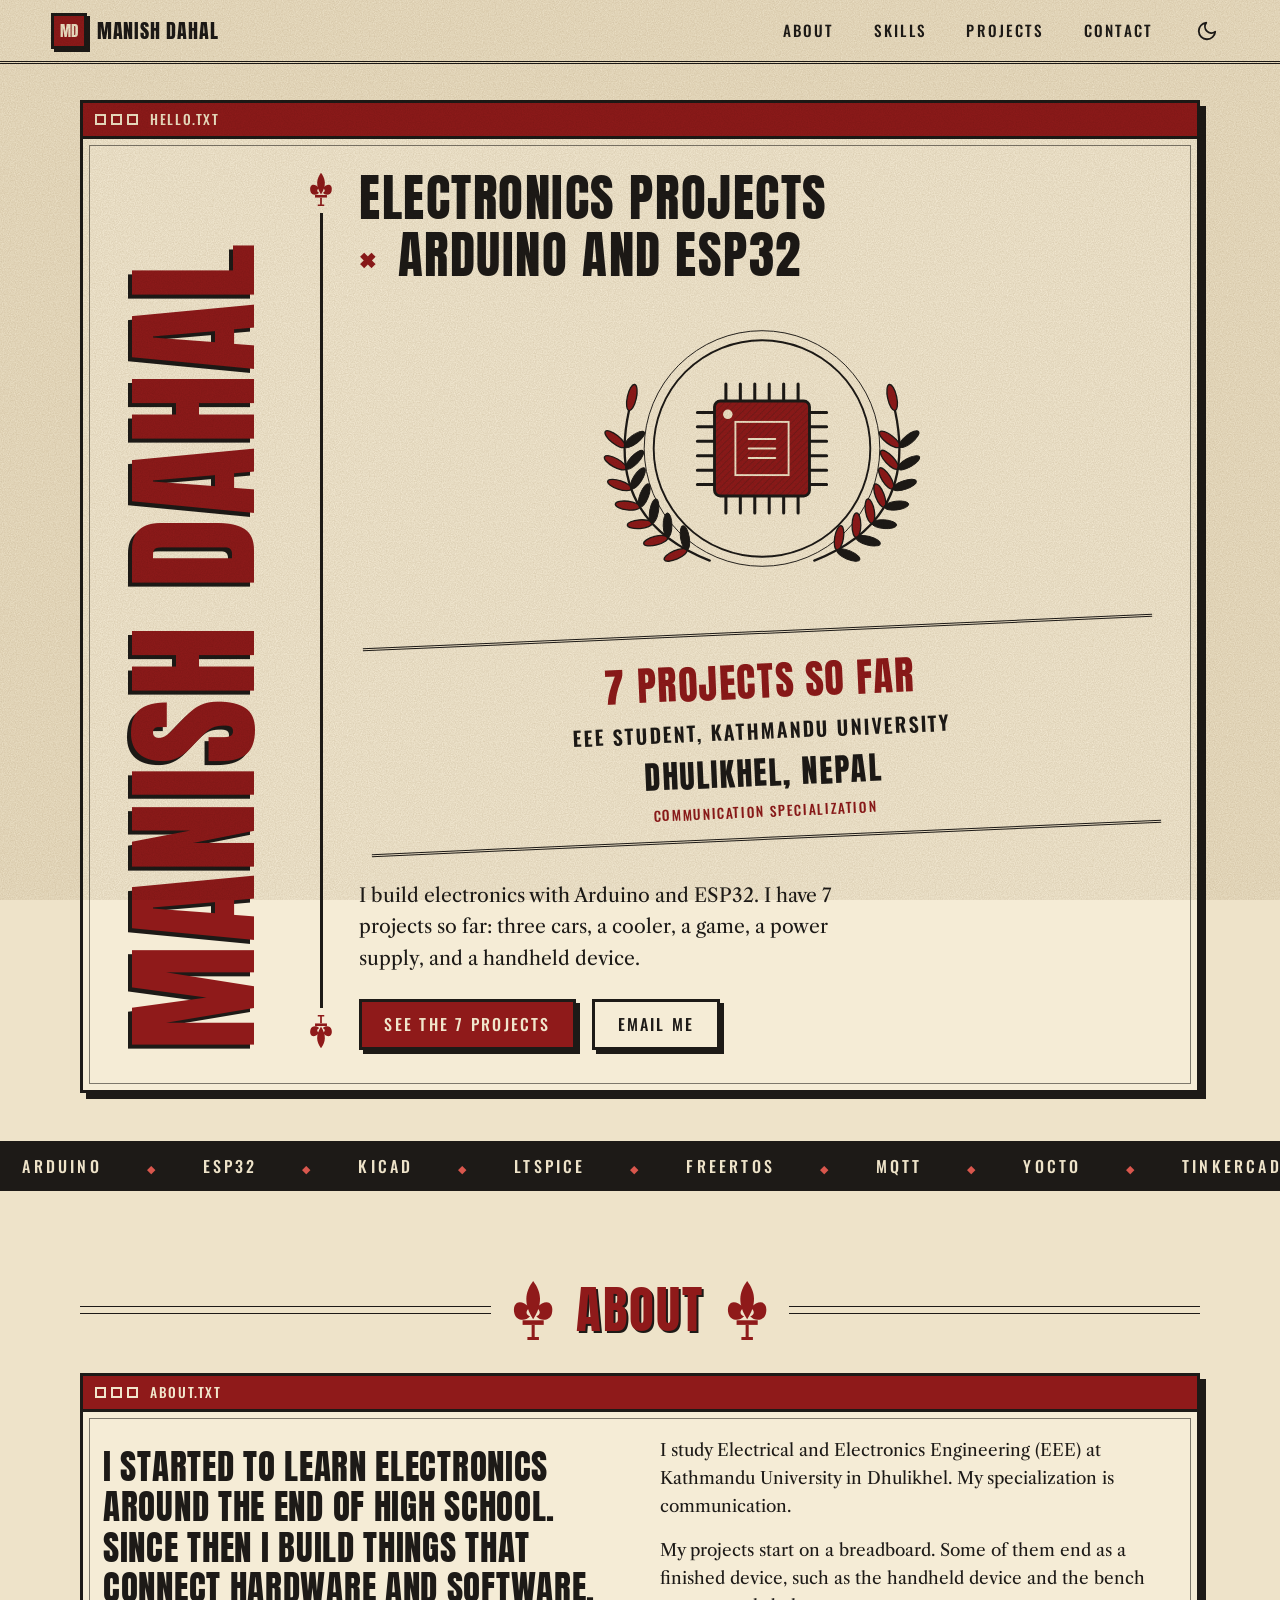
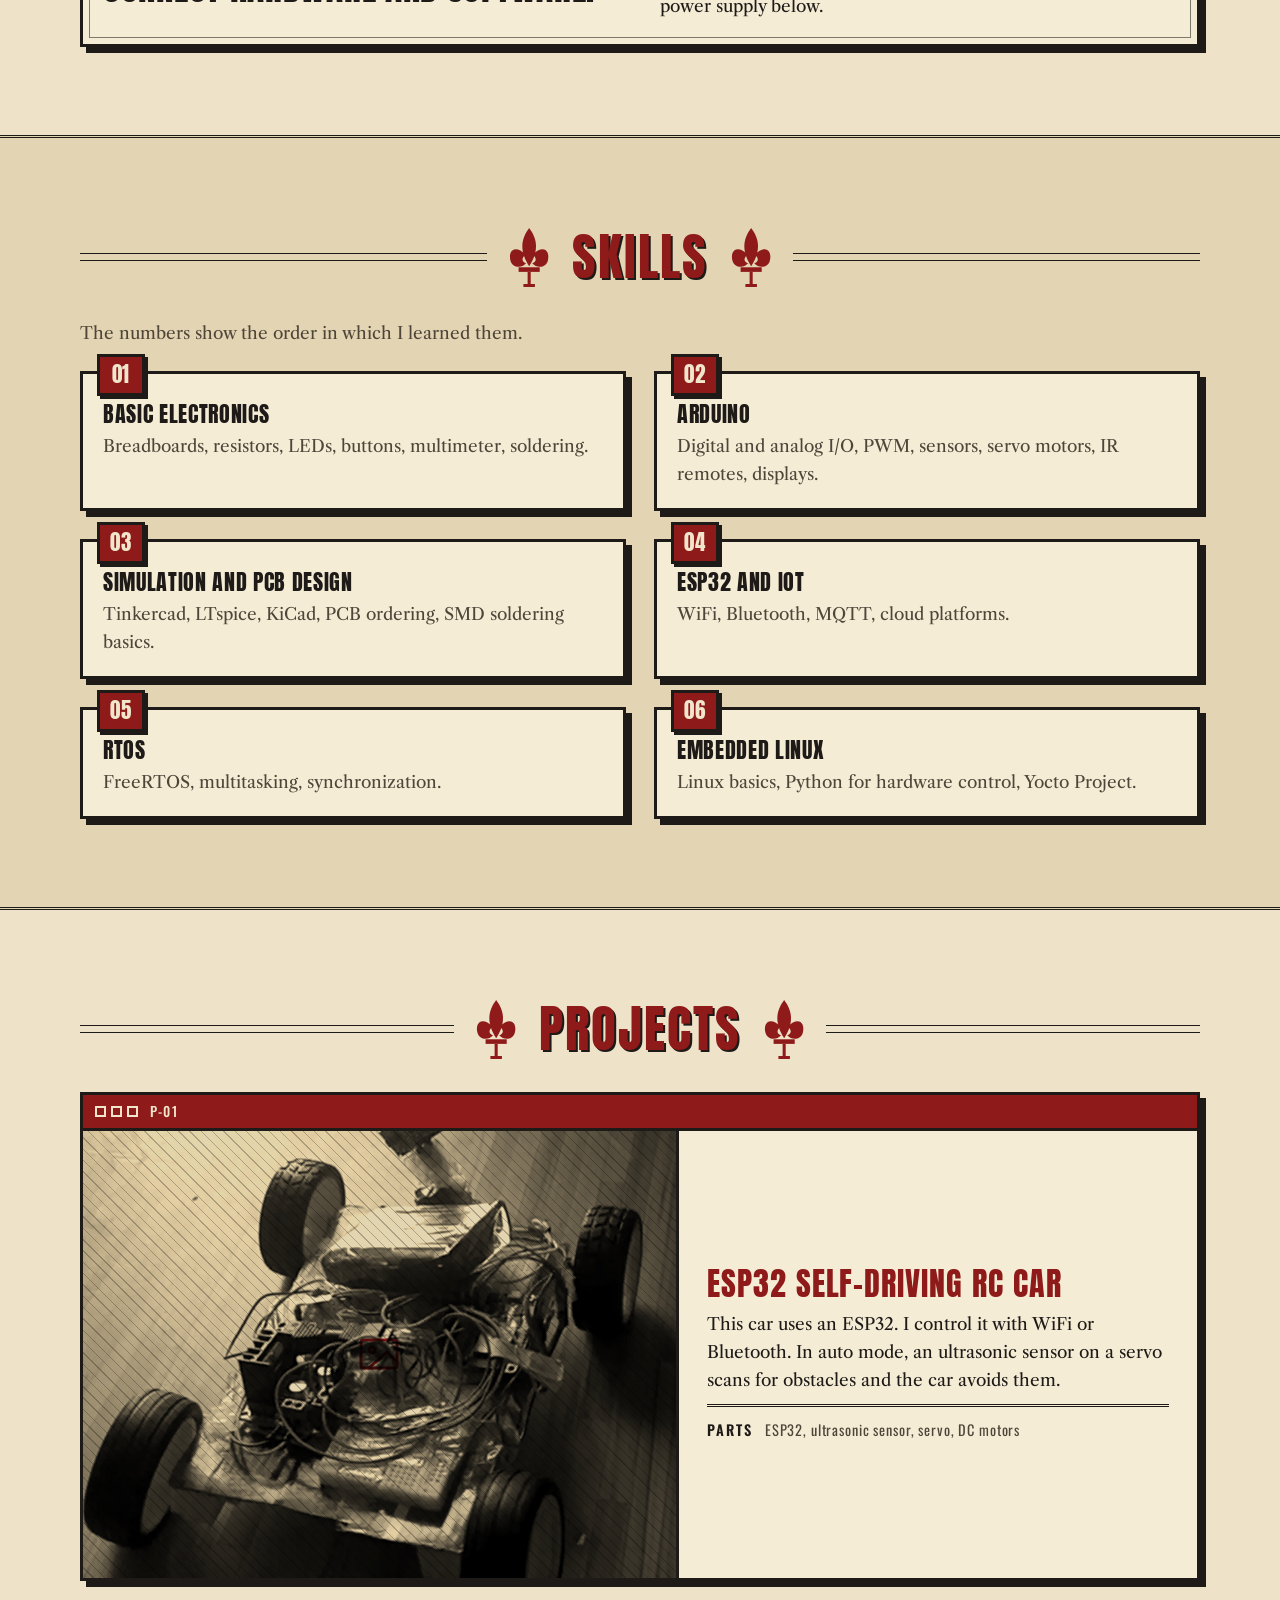
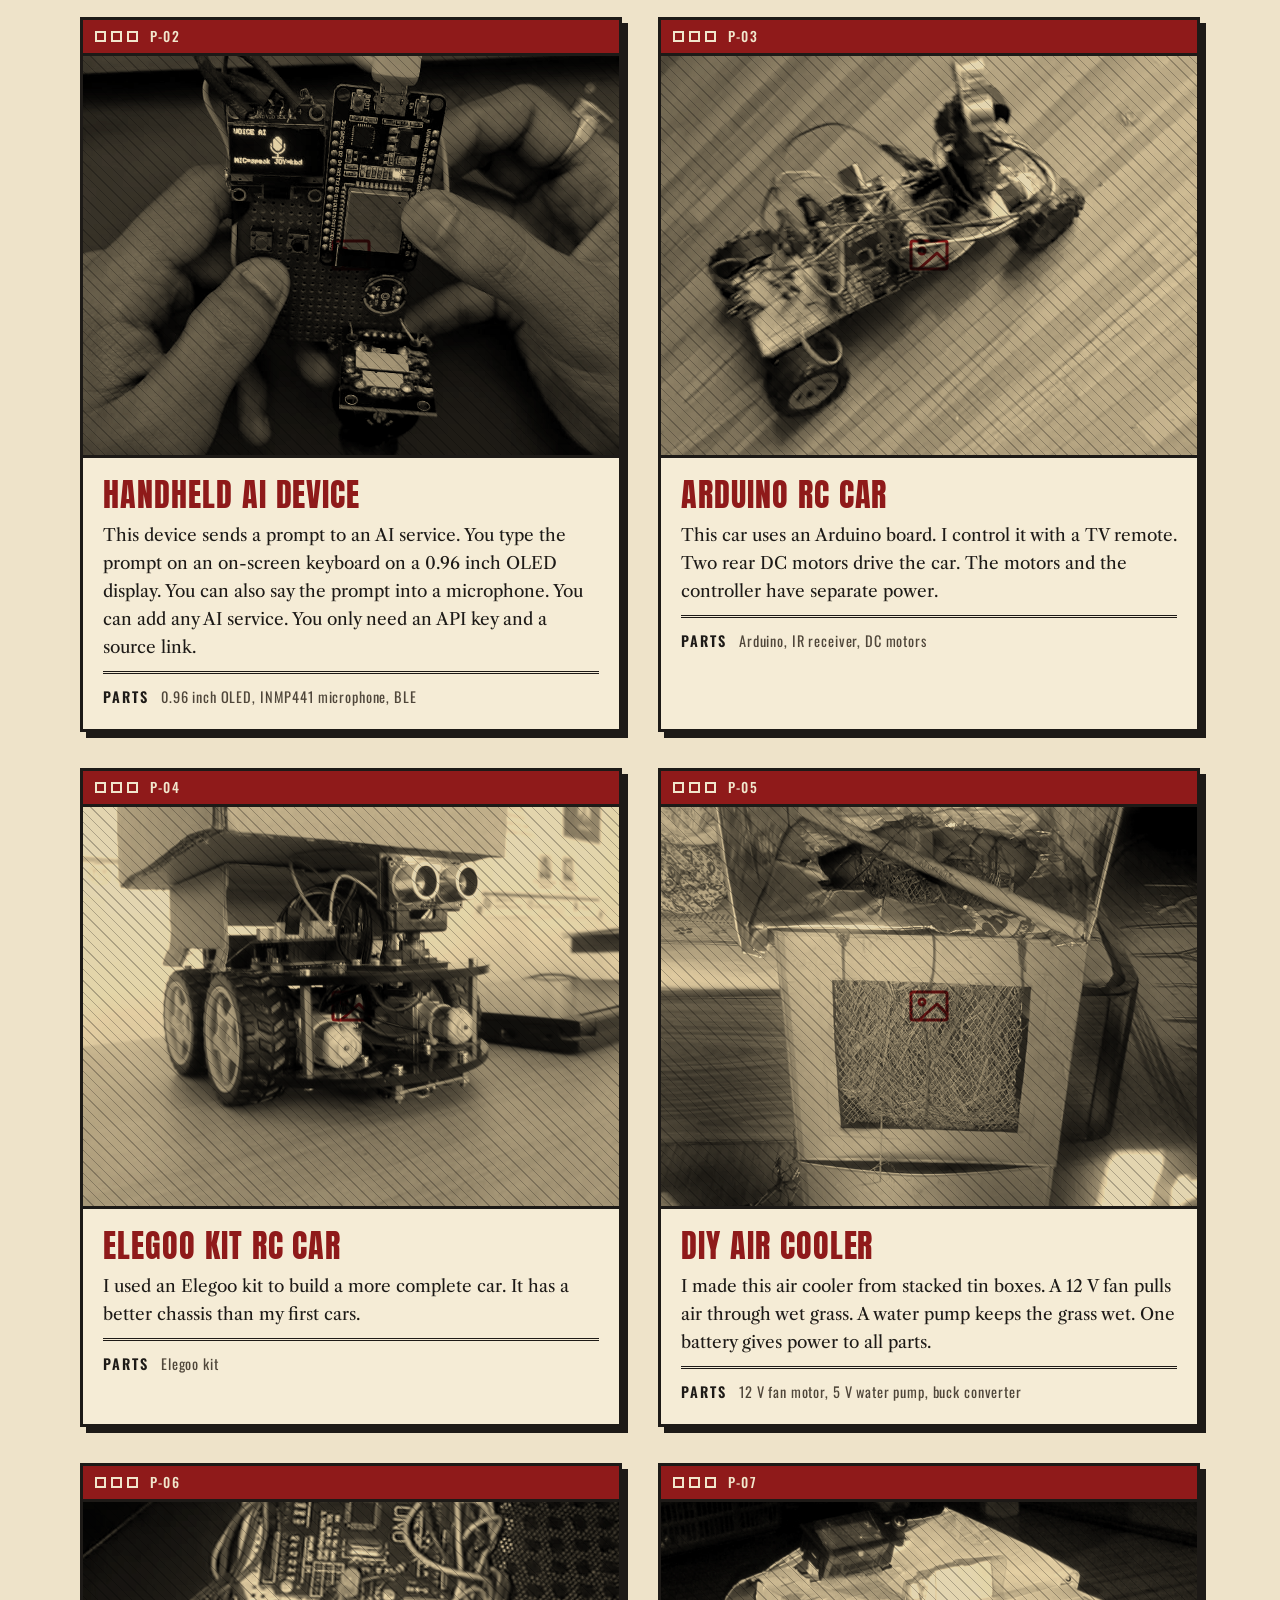
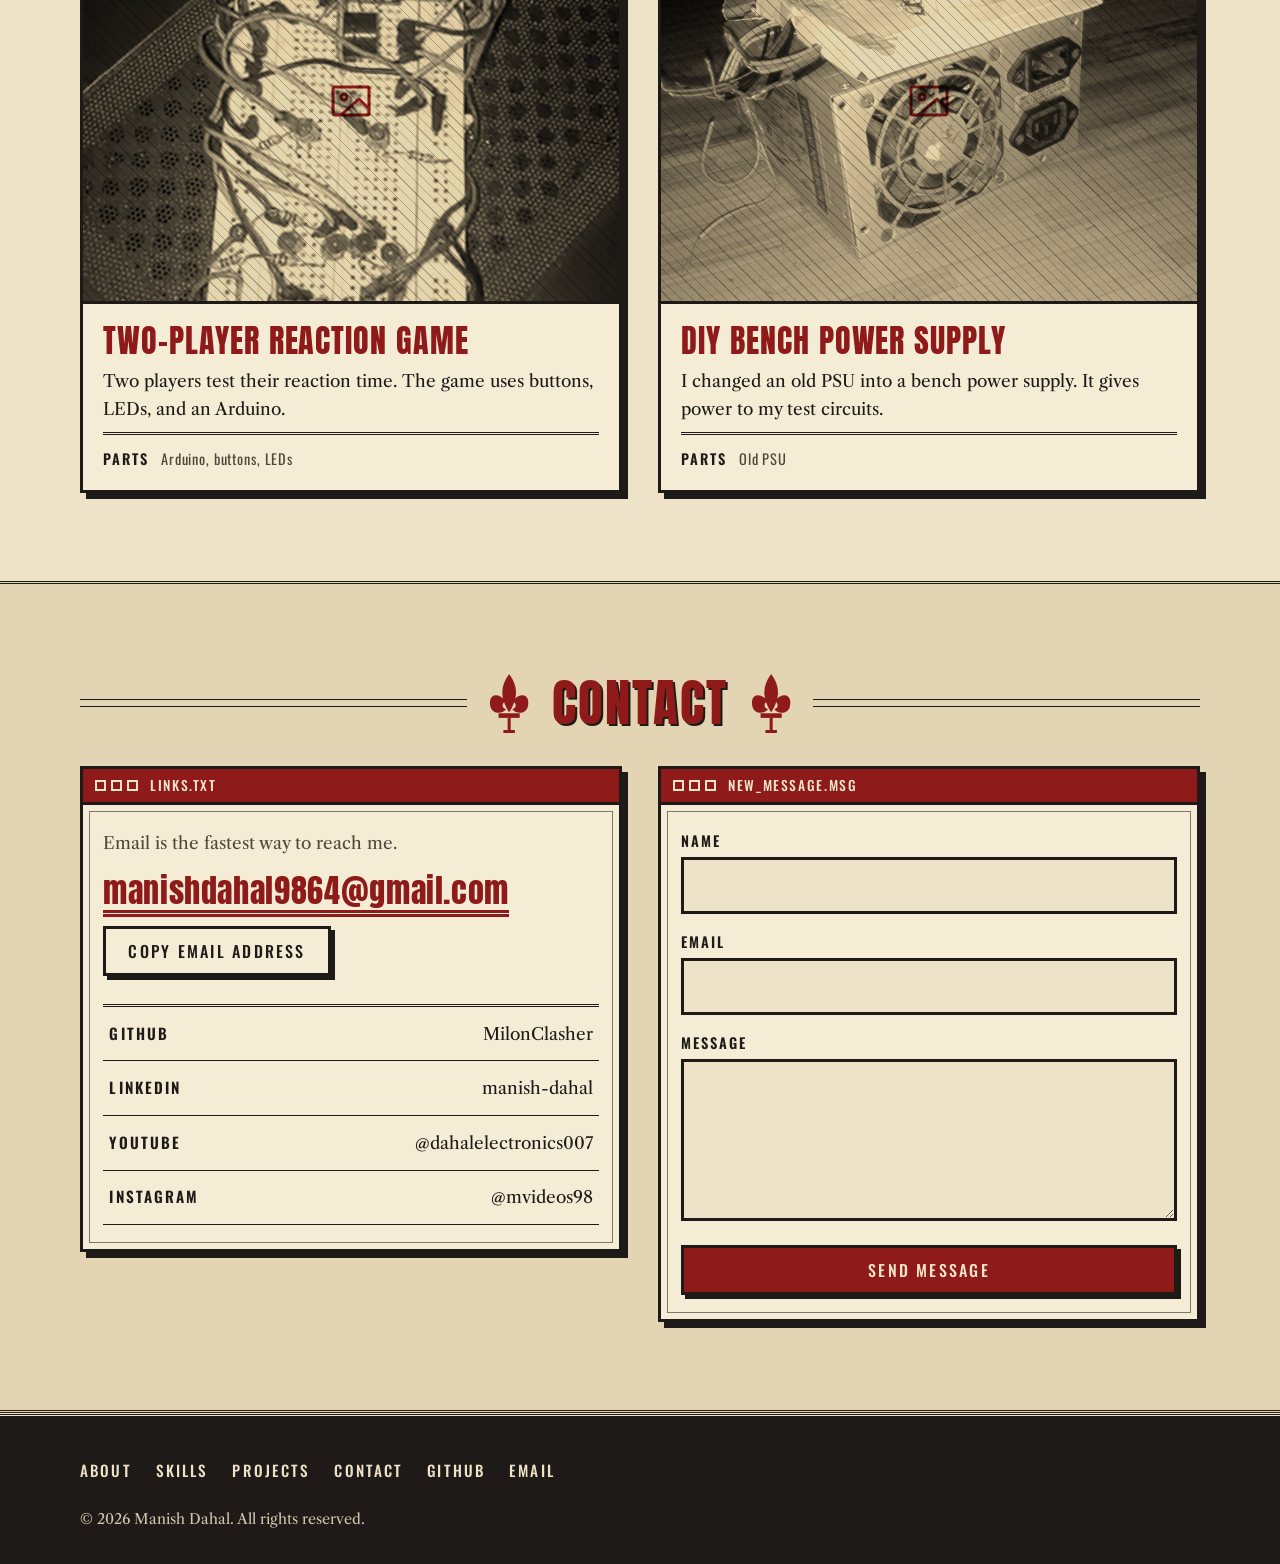
==== commit 4e6e7ffd: "Add files via upload" ====
--- a/index.html
+++ b/index.html
@@ -4,14 +4,14 @@
     <meta charset="UTF-8">
     <meta name="viewport" content="width=device-width, initial-scale=1">
     <title>Manish Dahal | Electronics Student and Maker</title>
-    <meta name="description" content="Manish Dahal is a first-year EEE student at Kathmandu University. See his Arduino and ESP32 projects, his learning plan, and how to contact him.">
+    <meta name="description" content="Manish Dahal is an EEE student at Kathmandu University. See 7 Arduino and ESP32 projects, his skills, and how to contact him.">
     <meta name="author" content="Manish Dahal">
-    <meta name="theme-color" content="#0f62fe">
+    <meta name="theme-color" content="#eee3c9">
     <link rel="canonical" href="https://manishdahal.github.io/">
 
     <meta property="og:type" content="website">
     <meta property="og:title" content="Manish Dahal | Electronics Student and Maker">
-    <meta property="og:description" content="First-year EEE student at Kathmandu University. Arduino, ESP32, and embedded projects.">
+    <meta property="og:description" content="EEE student at Kathmandu University. 7 Arduino and ESP32 projects.">
     <meta property="og:url" content="https://manishdahal.github.io/">
 
     <link rel="icon" href="favicon.svg" type="image/svg+xml">
@@ -32,390 +32,358 @@
 
     <link rel="preconnect" href="https://fonts.googleapis.com">
     <link rel="preconnect" href="https://fonts.gstatic.com" crossorigin>
-    <link href="https://fonts.googleapis.com/css2?family=Inter:wght@400;500;600;700&display=swap" rel="stylesheet">
-    <link rel="stylesheet" href="https://cdnjs.cloudflare.com/ajax/libs/font-awesome/6.5.1/css/all.min.css">
+    <link href="https://fonts.googleapis.com/css2?family=Anton&family=Libre+Caslon+Text:wght@400;700&family=Oswald:wght@400;500;600&display=swap" rel="stylesheet">
     <link rel="stylesheet" href="style.css">
 </head>
 <body>
+    <svg width="0" height="0" style="position:absolute" aria-hidden="true" focusable="false">
+        <symbol id="fleur" viewBox="0 0 24 32">
+            <path d="M12 1C16.5 7 17 13 12 21 7 13 7.5 7 12 1Z"/>
+            <path d="M10.2 15C5 9.5 0.8 12.5 2.3 18.2 3.3 21.8 8 22.2 10.4 19.4 8.4 18.9 7.6 16.8 10.2 15Z"/>
+            <path d="M13.8 15C19 9.5 23.2 12.5 21.7 18.2 20.7 21.8 16 22.2 13.6 19.4 15.6 18.9 16.4 16.8 13.8 15Z"/>
+            <rect x="6.5" y="21.5" width="11" height="2.4"/>
+            <path d="M12 24V31M9 31H15" stroke="currentColor" stroke-width="1.6" fill="none"/>
+        </symbol>
+    </svg>
     <a class="skip-link" href="#main">Skip to content</a>
-    <canvas id="circuit-bg" aria-hidden="true"></canvas>
-
-    <!-- NAVBAR -->
+
     <header class="navbar">
-        <a class="logo" href="#top" aria-label="Manish Dahal, go to top of page">Manish Dahal</a>
+        <a class="logo" href="#top" aria-label="Manish Dahal, go to top of page">
+            <span class="logo-mark" aria-hidden="true">MD</span>
+            <span class="logo-name">Manish Dahal</span>
+        </a>
         <div class="nav-actions">
-            <button id="themeToggle" class="icon-btn" type="button" aria-label="Switch to dark theme">🌙</button>
+            <button id="themeToggle" class="icon-btn" type="button" aria-label="Switch to dark theme">
+                <svg width="22" height="22" viewBox="0 0 24 24" fill="none" stroke="currentColor" stroke-width="2" stroke-linecap="round" stroke-linejoin="round" aria-hidden="true"><path class="moon" d="M21 12.8A9 9 0 1 1 11.2 3a7 7 0 0 0 9.8 9.8z"/><g class="sun"><circle cx="12" cy="12" r="4"/><path d="M12 2v2M12 20v2M4.9 4.9l1.4 1.4M17.7 17.7l1.4 1.4M2 12h2M20 12h2M4.9 19.1l1.4-1.4M17.7 6.3l1.4-1.4"/></g></svg>
+            </button>
             <button id="menuToggle" class="icon-btn menu-toggle" type="button"
                     aria-label="Open menu" aria-expanded="false" aria-controls="site-nav">
-                <svg class="icon-bars" width="24" height="24" viewBox="0 0 24 24" fill="none" stroke="currentColor" stroke-width="2.2" stroke-linecap="round" aria-hidden="true"><path class="bars" d="M4 7h16M4 12h16M4 17h16"/><path class="cross" d="M6 6l12 12M18 6L6 18"/></svg>
+                <svg width="24" height="24" viewBox="0 0 24 24" fill="none" stroke="currentColor" stroke-width="2.4" stroke-linecap="round" aria-hidden="true"><path class="bars" d="M4 7h16M4 12h16M4 17h16"/><path class="cross" d="M6 6l12 12M18 6L6 18"/></svg>
             </button>
         </div>
         <nav id="site-nav" class="site-nav" aria-label="Main">
             <a href="#about">About</a>
             <a href="#skills">Skills</a>
-            <a href="#learning">Learning</a>
             <a href="#projects">Projects</a>
             <a href="#contact">Contact</a>
         </nav>
     </header>
 
     <main id="main">
-        <!-- HERO -->
+        <!-- HERO (poster) -->
         <section id="top" class="hero">
-            <div class="hero-text">
-                <h1>Electrical Engineering Student</h1>
-                <p>
-                    I build electronics projects. I connect hardware and software
-                    to make useful things.
-                </p>
-                <div class="hero-actions">
-                    <a href="#projects" class="btn">View My Work</a>
-                    <a href="#contact" class="btn btn-outline">Contact Me</a>
+            <div class="wrap">
+                <div class="window poster-window">
+                    <div class="win-bar "><span class="dots" aria-hidden="true"><i></i><i></i><i></i></span><span class="win-title">hello.txt</span></div>
+                    <div class="poster">
+                        <div class="poster-name">
+                            <h1>Manish Dahal</h1>
+                        </div>
+                        <div class="poster-rule" aria-hidden="true"><svg class="fl" viewBox="0 0 24 32" aria-hidden="true"><use href="#fleur"/></svg><span></span><svg class="fl" viewBox="0 0 24 32" aria-hidden="true"><use href="#fleur"/></svg></div>
+                        <div class="poster-main">
+                            <div class="tag-lines">
+                                <p>Electronics projects</p>
+                                <p><span class="x" aria-hidden="true">&times;</span> Arduino and ESP32</p>
+                            </div>
+                            <figure class="engraving">
+                                <svg class="engraving-svg" viewBox="0 0 400 300" role="img" aria-label="Engraving of a microcontroller chip inside a ring, with two circuit-trace branches">
+<defs><pattern id="hatch" width="5" height="5" patternUnits="userSpaceOnUse" patternTransform="rotate(45)"><path d="M0 0V5" class="ht"/></pattern></defs>
+<circle cx="200" cy="150" r="124" class="ring2"/><circle cx="200" cy="150" r="114" class="ring"/>
+<g class="pins"><path d="M162.0 100V82M162.0 200V218"/><path d="M150 112.0H132M250 112.0H268"/><path d="M177.2 100V82M177.2 200V218"/><path d="M150 127.2H132M250 127.2H268"/><path d="M192.4 100V82M192.4 200V218"/><path d="M150 142.4H132M250 142.4H268"/><path d="M207.6 100V82M207.6 200V218"/><path d="M150 157.6H132M250 157.6H268"/><path d="M222.8 100V82M222.8 200V218"/><path d="M150 172.8H132M250 172.8H268"/><path d="M238.0 100V82M238.0 200V218"/><path d="M150 188.0H132M250 188.0H268"/></g>
+<rect x="150" y="100" width="100" height="100" rx="6" class="chip"/>
+<rect x="150" y="100" width="100" height="100" rx="6" fill="url(#hatch)"/>
+<rect x="172" y="122" width="56" height="56" class="die"/>
+<circle cx="164" cy="114" r="5" class="notch"/>
+<path d="M186 140h28M186 150h28M186 160h28" class="die-l"/>
+<g><path d="M145.0 268.0 Q35.0 225.0 60.0 110.0" class="st"/>
+<ellipse cx="121.0" cy="256.9" rx="13" ry="4.6" class="lf" transform="rotate(-203.3 121.0 256.9) translate(13 0)"/>
+<ellipse cx="121.0" cy="256.9" rx="13" ry="4.6" class="lk" transform="rotate(-99.3 121.0 256.9) translate(13 0)"/>
+<ellipse cx="100.7" cy="243.8" rx="13" ry="4.6" class="lf" transform="rotate(-194.5 100.7 243.8) translate(13 0)"/>
+<ellipse cx="100.7" cy="243.8" rx="13" ry="4.6" class="lk" transform="rotate(-90.5 100.7 243.8) translate(13 0)"/>
+<ellipse cx="84.2" cy="228.7" rx="13" ry="4.6" class="lf" transform="rotate(-184.3 84.2 228.7) translate(13 0)"/>
+<ellipse cx="84.2" cy="228.7" rx="13" ry="4.6" class="lk" transform="rotate(-80.3 84.2 228.7) translate(13 0)"/>
+<ellipse cx="71.4" cy="211.6" rx="13" ry="4.6" class="lf" transform="rotate(-173.2 71.4 211.6) translate(13 0)"/>
+<ellipse cx="71.4" cy="211.6" rx="13" ry="4.6" class="lk" transform="rotate(-69.2 71.4 211.6) translate(13 0)"/>
+<ellipse cx="62.3" cy="192.5" rx="13" ry="4.6" class="lf" transform="rotate(-161.7 62.3 192.5) translate(13 0)"/>
+<ellipse cx="62.3" cy="192.5" rx="13" ry="4.6" class="lk" transform="rotate(-57.7 62.3 192.5) translate(13 0)"/>
+<ellipse cx="57.0" cy="171.4" rx="13" ry="4.6" class="lf" transform="rotate(-150.9 57.0 171.4) translate(13 0)"/>
+<ellipse cx="57.0" cy="171.4" rx="13" ry="4.6" class="lk" transform="rotate(-46.9 57.0 171.4) translate(13 0)"/>
+<ellipse cx="55.4" cy="148.3" rx="13" ry="4.6" class="lf" transform="rotate(-141.3 55.4 148.3) translate(13 0)"/>
+<ellipse cx="55.4" cy="148.3" rx="13" ry="4.6" class="lk" transform="rotate(-37.3 55.4 148.3) translate(13 0)"/>
+<ellipse cx="60.0" cy="110.0" rx="14" ry="4.8" class="lf" transform="rotate(-77.7 60.0 110.0) translate(14 0)"/></g><g><path d="M255.0 268.0 Q365.0 225.0 340.0 110.0" class="st"/>
+<ellipse cx="279.0" cy="256.9" rx="13" ry="4.6" class="lf" transform="rotate(-80.7 279.0 256.9) translate(13 0)"/>
+<ellipse cx="279.0" cy="256.9" rx="13" ry="4.6" class="lk" transform="rotate(23.3 279.0 256.9) translate(13 0)"/>
+<ellipse cx="299.3" cy="243.8" rx="13" ry="4.6" class="lf" transform="rotate(-89.5 299.3 243.8) translate(13 0)"/>
+<ellipse cx="299.3" cy="243.8" rx="13" ry="4.6" class="lk" transform="rotate(14.5 299.3 243.8) translate(13 0)"/>
+<ellipse cx="315.8" cy="228.7" rx="13" ry="4.6" class="lf" transform="rotate(-99.7 315.8 228.7) translate(13 0)"/>
+<ellipse cx="315.8" cy="228.7" rx="13" ry="4.6" class="lk" transform="rotate(4.3 315.8 228.7) translate(13 0)"/>
+<ellipse cx="328.6" cy="211.6" rx="13" ry="4.6" class="lf" transform="rotate(-110.8 328.6 211.6) translate(13 0)"/>
+<ellipse cx="328.6" cy="211.6" rx="13" ry="4.6" class="lk" transform="rotate(-6.8 328.6 211.6) translate(13 0)"/>
+<ellipse cx="337.7" cy="192.5" rx="13" ry="4.6" class="lf" transform="rotate(-122.3 337.7 192.5) translate(13 0)"/>
+<ellipse cx="337.7" cy="192.5" rx="13" ry="4.6" class="lk" transform="rotate(-18.3 337.7 192.5) translate(13 0)"/>
+<ellipse cx="343.0" cy="171.4" rx="13" ry="4.6" class="lf" transform="rotate(-133.1 343.0 171.4) translate(13 0)"/>
+<ellipse cx="343.0" cy="171.4" rx="13" ry="4.6" class="lk" transform="rotate(-29.1 343.0 171.4) translate(13 0)"/>
+<ellipse cx="344.6" cy="148.3" rx="13" ry="4.6" class="lf" transform="rotate(-142.7 344.6 148.3) translate(13 0)"/>
+<ellipse cx="344.6" cy="148.3" rx="13" ry="4.6" class="lk" transform="rotate(-38.7 344.6 148.3) translate(13 0)"/>
+<ellipse cx="340.0" cy="110.0" rx="14" ry="4.8" class="lf" transform="rotate(-102.3 340.0 110.0) translate(14 0)"/></g>
+</svg>
+                            </figure>
+                            <div class="slant">
+                                <p class="s1">7 projects so far</p>
+                                <p class="s2">EEE student, Kathmandu University</p>
+                                <p class="s3">Dhulikhel, Nepal</p>
+                                <p class="s4">Communication specialization</p>
+                            </div>
+                            <p class="hero-lead">
+                                I build electronics with Arduino and ESP32. I have 7 projects so far:
+                                three cars, a cooler, a game, a power supply, and a handheld device.
+                            </p>
+                            <div class="hero-actions">
+                                <a href="#projects" class="btn btn-solid">See the 7 projects</a>
+                                <a href="mailto:manishdahal9864@gmail.com" class="btn">Email me</a>
+                            </div>
+                        </div>
+                    </div>
                 </div>
             </div>
         </section>
+
+        <div class="ticker" aria-hidden="true">
+            <div class="ticker-track">
+                <span>Arduino</span><span>ESP32</span><span>KiCad</span><span>LTspice</span><span>FreeRTOS</span><span>MQTT</span><span>Yocto</span><span>Tinkercad</span>
+                <span>Arduino</span><span>ESP32</span><span>KiCad</span><span>LTspice</span><span>FreeRTOS</span><span>MQTT</span><span>Yocto</span><span>Tinkercad</span>
+            </div>
+        </div>
 
         <!-- ABOUT -->
         <section id="about" class="section">
-            <div class="container">
-                <h2>About Me</h2>
-                <p class="about-text">
-                    I am a first-year student at Kathmandu University in Dhulikhel.
-                    I study Electrical and Electronics Engineering (EEE) and my
-                    specialization is communication. I am in year 1, semester 1.
-                </p>
-                <p class="about-text">
-                    I started to learn electronics after my Grade 11 final exam.
-                    I made a study plan with ChatGPT and I follow it. I use each new
-                    topic to build real projects.
-                </p>
-
-                <div class="edu-grid">
-                    <article class="card">
-                        <h3>Kathmandu University, Dhulikhel</h3>
-                        <p class="meta">EEE, communication specialization. Year 1, semester 1.</p>
-                        <p class="card-label">Courses this semester</p>
-                        <ul class="chips">
-                            <li>Calculus and Linear Algebra</li>
-                            <li>General Physics I</li>
-                            <li>General Chemistry</li>
-                            <li>Computer Programming</li>
-                            <li>Elements of Engineering I</li>
-                            <li>Engineering Drawing I</li>
-                            <li>Engineering Project Preparation and Workshop Practice</li>
-                        </ul>
-                        <a class="text-link" href="https://seee.ku.edu.np/undergraduate-syllabus-communications/"
-                           target="_blank" rel="noopener noreferrer">Read the full syllabus</a>
-                    </article>
-
-                    <article class="card">
-                        <h3>High School</h3>
-                        <p class="meta">Science stream. 2022 to 2026.</p>
-                        <p class="card-label">Subjects</p>
-                        <ul class="chips">
-                            <li>Physics</li>
-                            <li>Chemistry</li>
-                            <li>Mathematics</li>
-                            <li>Computer Science</li>
-                            <li>English</li>
-                            <li>Nepali</li>
-                        </ul>
-                    </article>
+            <div class="wrap">
+                <h2 class="sec-title"><svg class="fl" viewBox="0 0 24 32" aria-hidden="true"><use href="#fleur"/></svg><span>About</span><svg class="fl" viewBox="0 0 24 32" aria-hidden="true"><use href="#fleur"/></svg></h2>
+                <div class="window about-window">
+                    <div class="win-bar "><span class="dots" aria-hidden="true"><i></i><i></i><i></i></span><span class="win-title">about.txt</span></div>
+                    <div class="win-body about-grid">
+                        <p class="about-lead">
+                            I started to learn electronics around the end of high school.
+                            Since then I build things that connect hardware and software.
+                        </p>
+                        <div class="about-body">
+                            <p>
+                                I study Electrical and Electronics Engineering (EEE) at Kathmandu University
+                                in Dhulikhel. My specialization is communication.
+                            </p>
+                            <p>
+                                My projects start on a breadboard. Some of them end as a finished device,
+                                such as the handheld device and the bench power supply below.
+                            </p>
+                        </div>
+                    </div>
                 </div>
             </div>
         </section>
 
         <!-- SKILLS -->
-        <section id="skills" class="section light">
-            <div class="container">
-                <h2>Skills</h2>
-                <ul class="skills-grid">
-                    <li class="skill-card">
-                        <h3>Basic Electronics</h3>
-                        <p>Breadboards, resistors, LEDs, buttons, multimeter, soldering.</p>
-                    </li>
-                    <li class="skill-card">
-                        <h3>Arduino and ESP32</h3>
-                        <p>Digital and analog I/O, PWM, sensors, servo motors, IR remotes, displays.</p>
-                    </li>
-                    <li class="skill-card">
-                        <h3>Simulation and PCB Design</h3>
-                        <p>Tinkercad, LTspice, KiCad, PCB ordering, SMD soldering basics.</p>
-                    </li>
-                    <li class="skill-card">
-                        <h3>IoT and Wireless</h3>
-                        <p>WiFi, Bluetooth, MQTT, cloud platforms.</p>
-                    </li>
-                    <li class="skill-card">
-                        <h3>RTOS</h3>
-                        <p>FreeRTOS, multitasking, synchronization.</p>
-                    </li>
-                    <li class="skill-card">
-                        <h3>Embedded Linux</h3>
-                        <p>Linux basics and Python for hardware control. The Yocto Project is in progress.</p>
-                    </li>
-                </ul>
-            </div>
-        </section>
-
-        <!-- LEARNING PLAN -->
-        <section id="learning" class="section">
-            <div class="container">
-                <h2>Learning Plan</h2>
-                <p class="about-text">
-                    The plan has 12 steps. I finished steps 1 to 9. I am on step 10 now
-                    and I study the Yocto Project. Steps 11 and 12 are next.
-                </p>
-                <ol class="plan">
-                    <li class="done"><span class="step-no">1</span><span class="step-body"><strong>Basic Electronics Components and Tools</strong><small>Breadboards, resistors, LEDs, buttons, multimeter</small></span><span class="status">Done</span></li>
-                    <li class="done"><span class="step-no">2</span><span class="step-body"><strong>Arduino Programming Fundamentals</strong><small>I/O, PWM, sensors, servo motors</small></span><span class="status">Done</span></li>
-                    <li class="done"><span class="step-no">3</span><span class="step-body"><strong>Input and Output Device Integration</strong><small>Buttons, keypads, IR remotes, LCD displays, buzzers</small></span><span class="status">Done</span></li>
-                    <li class="done"><span class="step-no">4</span><span class="step-body"><strong>Intermediate Arduino Projects and Debugging</strong><small>Multi-component systems, documentation, debugging</small></span><span class="status">Done</span></li>
-                    <li class="done"><span class="step-no">5</span><span class="step-body"><strong>Circuit Simulation and PCB Design</strong><small>Tinkercad, LTspice, basic KiCad</small></span><span class="status">Done</span></li>
-                    <li class="done"><span class="step-no">6</span><span class="step-body"><strong>ESP32 and Raspberry Pi Pico</strong><small>WiFi, Bluetooth, IoT concepts</small></span><span class="status">Done</span></li>
-                    <li class="done"><span class="step-no">7</span><span class="step-body"><strong>IoT Projects and Wireless Communication</strong><small>MQTT, cloud platforms, sensors, actuators</small></span><span class="status">Done</span></li>
-                    <li class="done"><span class="step-no">8</span><span class="step-body"><strong>RTOS Basics</strong><small>FreeRTOS, multitasking, synchronization</small></span><span class="status">Done</span></li>
-                    <li class="done"><span class="step-no">9</span><span class="step-body"><strong>Advanced PCB Design and Manufacturing</strong><small>Advanced KiCad, PCB ordering, SMD soldering</small></span><span class="status">Done</span></li>
-                    <li class="current"><span class="step-no">10</span><span class="step-body"><strong>Embedded Linux and Raspberry Pi Advanced</strong><small>Linux basics, Python for hardware control, Yocto Project</small></span><span class="status">In progress</span></li>
-                    <li class="next"><span class="step-no">11</span><span class="step-body"><strong>TinyML and Embedded AI</strong><small>Model training, deployment on microcontrollers</small></span><span class="status">Next</span></li>
-                    <li class="next"><span class="step-no">12</span><span class="step-body"><strong>Professional Portfolio and Complex Project</strong><small>Full integration, documentation, presentation</small></span><span class="status">Next</span></li>
+        <section id="skills" class="section band">
+            <div class="wrap">
+                <h2 class="sec-title"><svg class="fl" viewBox="0 0 24 32" aria-hidden="true"><use href="#fleur"/></svg><span>Skills</span><svg class="fl" viewBox="0 0 24 32" aria-hidden="true"><use href="#fleur"/></svg></h2>
+                <p class="section-note">The numbers show the order in which I learned them.</p>
+                <ol class="skills-grid">
+                    <li class="window skill"><div class="skill-no" aria-hidden="true">01</div><h3>Basic Electronics</h3><p>Breadboards, resistors, LEDs, buttons, multimeter, soldering.</p></li>
+                    <li class="window skill"><div class="skill-no" aria-hidden="true">02</div><h3>Arduino</h3><p>Digital and analog I/O, PWM, sensors, servo motors, IR remotes, displays.</p></li>
+                    <li class="window skill"><div class="skill-no" aria-hidden="true">03</div><h3>Simulation and PCB Design</h3><p>Tinkercad, LTspice, KiCad, PCB ordering, SMD soldering basics.</p></li>
+                    <li class="window skill"><div class="skill-no" aria-hidden="true">04</div><h3>ESP32 and IoT</h3><p>WiFi, Bluetooth, MQTT, cloud platforms.</p></li>
+                    <li class="window skill"><div class="skill-no" aria-hidden="true">05</div><h3>RTOS</h3><p>FreeRTOS, multitasking, synchronization.</p></li>
+                    <li class="window skill"><div class="skill-no" aria-hidden="true">06</div><h3>Embedded Linux</h3><p>Linux basics, Python for hardware control, Yocto Project.</p></li>
                 </ol>
             </div>
         </section>
 
-        <!-- PROJECTS -->
         <!--
             HOW TO ADD A PROJECT PHOTO
             1. Save the photo in the images folder (WebP or JPG, about 800 x 600 px).
             2. Find the project below that has an empty photo frame.
             3. Inside its <figure>, remove the comment marks around the <img> line.
             4. Make sure the file name in src is the same as your file name.
-            The frame crops the photo to a 4:3 shape. No other change is necessary.
+            The frame crops the photo to a 4:3 shape. The style turns it into a
+            black and cream print. To keep full color, see the note in style.css.
         -->
-        <section id="projects" class="section light">
-            <div class="container">
-                <h2>Projects</h2>
-                <div class="project-grid">
-
-                    <!-- Project 1 -->
-                    <article class="project">
-                        <figure class="project-media">
-                            <img src="images/rc-car-arduino.webp" width="800" height="600" loading="lazy" decoding="async"
-                                 alt="Arduino RC car with two rear wheels and a circuit board on the chassis">
-                        </figure>
-                        <div class="project-info">
-                            <h3>Arduino RC Car</h3>
-                            <p>This car uses an Arduino board. I control it with a TV remote. Two rear DC motors drive the car.</p>
-                            <ul class="chips">
-                                <li>Arduino</li>
-                                <li>IR remote</li>
-                                <li>DC motors</li>
-                                <li>Separate motor power</li>
+        <!-- PROJECTS -->
+        <section id="projects" class="section">
+            <div class="wrap">
+                <h2 class="sec-title"><svg class="fl" viewBox="0 0 24 32" aria-hidden="true"><use href="#fleur"/></svg><span>Projects</span><svg class="fl" viewBox="0 0 24 32" aria-hidden="true"><use href="#fleur"/></svg></h2>
+                <div class="entries">
+
+                    <!-- P-01 -->
+                    <article class="window entry entry-featured">
+                        <div class="win-bar "><span class="dots" aria-hidden="true"><i></i><i></i><i></i></span><span class="win-title">p-01</span></div>
+                        <div class="entry-inner">
+                            <figure class="project-media">
+                                <img src="images/rc-car-esp32.webp" width="800" height="600" loading="lazy" decoding="async" alt="ESP32 self-driving RC car with an ultrasonic sensor on the front">
+                            </figure>
+                            <div class="entry-body">
+                                <h3>ESP32 Self-Driving RC Car</h3>
+                                <p>This car uses an ESP32. I control it with WiFi or Bluetooth. In auto mode, an ultrasonic sensor on a servo scans for obstacles and the car avoids them.</p>
+                                <p class="parts"><span>Parts</span> ESP32, ultrasonic sensor, servo, DC motors</p>
+                            </div>
+                        </div>
+                    </article>
+
+                    <!-- P-02 -->
+                    <article class="window entry">
+                        <div class="win-bar "><span class="dots" aria-hidden="true"><i></i><i></i><i></i></span><span class="win-title">p-02</span></div>
+                        <div class="entry-inner">
+                            <figure class="project-media">
+                                <img src="images/handheld-ai.webp" width="800" height="600" loading="lazy" decoding="async" alt="Handheld AI device with a small OLED display">
+                            </figure>
+                            <div class="entry-body">
+                                <h3>Handheld AI Device</h3>
+                                <p>This device sends a prompt to an AI service. You type the prompt on an on-screen keyboard on a 0.96 inch OLED display. You can also say the prompt into a microphone. You can add any AI service. You only need an API key and a source link.</p>
+                                <p class="parts"><span>Parts</span> 0.96 inch OLED, INMP441 microphone, BLE</p>
+                            </div>
+                        </div>
+                    </article>
+
+                    <!-- P-03 -->
+                    <article class="window entry">
+                        <div class="win-bar "><span class="dots" aria-hidden="true"><i></i><i></i><i></i></span><span class="win-title">p-03</span></div>
+                        <div class="entry-inner">
+                            <figure class="project-media">
+                                <img src="images/rc-car-arduino.webp" width="800" height="600" loading="lazy" decoding="async" alt="Arduino RC car with two rear wheels and a circuit board on the chassis">
+                            </figure>
+                            <div class="entry-body">
+                                <h3>Arduino RC Car</h3>
+                                <p>This car uses an Arduino board. I control it with a TV remote. Two rear DC motors drive the car. The motors and the controller have separate power.</p>
+                                <p class="parts"><span>Parts</span> Arduino, IR receiver, DC motors</p>
+                            </div>
+                        </div>
+                    </article>
+
+                    <!-- P-04 -->
+                    <article class="window entry">
+                        <div class="win-bar "><span class="dots" aria-hidden="true"><i></i><i></i><i></i></span><span class="win-title">p-04</span></div>
+                        <div class="entry-inner">
+                            <figure class="project-media">
+                                <img src="images/elegoo-car.webp" width="800" height="600" loading="lazy" decoding="async" alt="Elegoo kit RC car with a better chassis">
+                            </figure>
+                            <div class="entry-body">
+                                <h3>Elegoo Kit RC Car</h3>
+                                <p>I used an Elegoo kit to build a more complete car. It has a better chassis than my first cars.</p>
+                                <p class="parts"><span>Parts</span> Elegoo kit</p>
+                            </div>
+                        </div>
+                    </article>
+
+                    <!-- P-05 -->
+                    <article class="window entry">
+                        <div class="win-bar "><span class="dots" aria-hidden="true"><i></i><i></i><i></i></span><span class="win-title">p-05</span></div>
+                        <div class="entry-inner">
+                            <figure class="project-media">
+                                <img src="images/diy-cooler.webp" width="800" height="600" loading="lazy" decoding="async" alt="Homemade air cooler made from stacked tin boxes">
+                            </figure>
+                            <div class="entry-body">
+                                <h3>DIY Air Cooler</h3>
+                                <p>I made this air cooler from stacked tin boxes. A 12 V fan pulls air through wet grass. A water pump keeps the grass wet. One battery gives power to all parts.</p>
+                                <p class="parts"><span>Parts</span> 12 V fan motor, 5 V water pump, buck converter</p>
+                            </div>
+                        </div>
+                    </article>
+
+                    <!-- P-06 -->
+                    <article class="window entry">
+                        <div class="win-bar "><span class="dots" aria-hidden="true"><i></i><i></i><i></i></span><span class="win-title">p-06</span></div>
+                        <div class="entry-inner">
+                            <figure class="project-media">
+                               <img src="images/reaction-game.webp" width="800" height="600" loading="lazy" decoding="async" alt="Two-player reaction time game with buttons and LEDs">
+                            </figure>
+                            <div class="entry-body">
+                                <h3>Two-Player Reaction Game</h3>
+                                <p>Two players test their reaction time. The game uses buttons, LEDs, and an Arduino.</p>
+                                <p class="parts"><span>Parts</span> Arduino, buttons, LEDs</p>
+                            </div>
+                        </div>
+                    </article>
+
+                    <!-- P-07 -->
+                    <article class="window entry">
+                        <div class="win-bar "><span class="dots" aria-hidden="true"><i></i><i></i><i></i></span><span class="win-title">p-07</span></div>
+                        <div class="entry-inner">
+                            <figure class="project-media">
+                                <img src="images/bench-power-supply.webp" width="800" height="600" loading="lazy" decoding="async" alt="Bench power supply made from an old PSU"> 
+                            </figure>
+                            <div class="entry-body">
+                                <h3>DIY Bench Power Supply</h3>
+                                <p>I changed an old PSU into a bench power supply. It gives power to my test circuits.</p>
+                                <p class="parts"><span>Parts</span> Old PSU</p>
+                            </div>
+                        </div>
+                    </article>
+
+                </div>
+            </div>
+        </section>
+
+        <!-- CONTACT -->
+        <section id="contact" class="section band">
+            <div class="wrap">
+                <h2 class="sec-title"><svg class="fl" viewBox="0 0 24 32" aria-hidden="true"><use href="#fleur"/></svg><span>Contact</span><svg class="fl" viewBox="0 0 24 32" aria-hidden="true"><use href="#fleur"/></svg></h2>
+                <div class="contact-layout">
+                    <div class="window">
+                        <div class="win-bar "><span class="dots" aria-hidden="true"><i></i><i></i><i></i></span><span class="win-title">links.txt</span></div>
+                        <div class="win-body contact-main">
+                            <p class="section-note">Email is the fastest way to reach me.</p>
+                            <a class="big-mail" href="mailto:manishdahal9864@gmail.com">manishdahal9864@gmail.com</a>
+                            <button id="copyEmail" class="btn" type="button">Copy email address</button>
+                            <p id="copyStatus" class="form-status" role="status" aria-live="polite" hidden></p>
+
+                            <ul class="link-list">
+                                <!--
+                                    PHONE NUMBER: remove the comment marks and put your number in both places.
+                                    Use the international format, for example +977 98XXXXXXXXX.
+                                <li><a href="tel:+977XXXXXXXXXX"><span>Phone</span><span class="link-val">+977 XXXXXXXXXX</span></a></li>
+                                -->
+                                <li><a href="https://github.com/MilonClasher" target="_blank" rel="noopener noreferrer"><span>GitHub</span><span class="link-val">MilonClasher</span></a></li>
+                                <li><a href="https://www.linkedin.com/in/manish-dahal-b65955202/" target="_blank" rel="noopener noreferrer"><span>LinkedIn</span><span class="link-val">manish-dahal</span></a></li>
+                                <li><a href="https://www.youtube.com/@dahalelectronics007" target="_blank" rel="noopener noreferrer"><span>YouTube</span><span class="link-val">@dahalelectronics007</span></a></li>
+                                <li><a href="https://instagram.com/mvideos98" target="_blank" rel="noopener noreferrer"><span>Instagram</span><span class="link-val">@mvideos98</span></a></li>
                             </ul>
                         </div>
-                    </article>
-
-                    <!-- Project 2 -->
-                    <article class="project">
-                        <figure class="project-media">
-                            <img src="images/rc-car-esp32.webp" width="800" height="600" loading="lazy" decoding="async"
-                                 alt="ESP32 self-driving RC car with an ultrasonic sensor on the front">
-                        </figure>
-                        <div class="project-info">
-                            <h3>ESP32 Self-Driving RC Car</h3>
-                            <p>This car uses an ESP32. I control it with WiFi or Bluetooth. In auto mode, the car finds and avoids obstacles.</p>
-                            <ul class="chips">
-                                <li>ESP32</li>
-                                <li>WiFi</li>
-                                <li>Bluetooth</li>
-                                <li>Ultrasonic sensor</li>
-                                <li>Servo scan</li>
-                            </ul>
-                        </div>
-                    </article>
-
-                    <!-- Project 3 -->
-                    <article class="project">
-                        <figure class="project-media">
-                            <!-- <img src="images/elegoo-car.webp" width="800" height="600" loading="lazy" decoding="async" alt="Elegoo kit RC car with a better chassis"> -->
-                        </figure>
-                        <div class="project-info">
-                            <h3>Elegoo Kit RC Car</h3>
-                            <p>I used an Elegoo kit to build a more complete car. It has a better chassis than my first cars.</p>
-                            <ul class="chips">
-                                <li>Elegoo kit</li>
-                                <li>Better chassis</li>
-                            </ul>
-                        </div>
-                    </article>
-
-                    <!-- Project 4 -->
-                    <article class="project">
-                        <figure class="project-media">
-                            <img src="images/diy-cooler.webp" width="800" height="600" loading="lazy" decoding="async"
-                                 alt="Homemade air cooler made from stacked tin boxes">
-                        </figure>
-                        <div class="project-info">
-                            <h3>DIY Air Cooler</h3>
-                            <p>I made this air cooler from stacked tin boxes. A 12 V fan pulls air through wet grass. A water pump keeps the grass wet.</p>
-                            <ul class="chips">
-                                <li>12 V fan motor</li>
-                                <li>5 V water pump</li>
-                                <li>Buck converter</li>
-                                <li>Single battery</li>
-                            </ul>
-                        </div>
-                    </article>
-
-                    <!-- Project 5 -->
-                    <article class="project">
-                        <figure class="project-media">
-                            <!-- <img src="images/reaction-game.webp" width="800" height="600" loading="lazy" decoding="async" alt="Two-player reaction time game with buttons and LEDs"> -->
-                        </figure>
-                        <div class="project-info">
-                            <h3>Two-Player Reaction Game</h3>
-                            <p>Two players test their reaction time. The game uses buttons, LEDs, and an Arduino.</p>
-                            <ul class="chips">
-                                <li>Arduino</li>
-                                <li>Buttons</li>
-                                <li>LEDs</li>
-                            </ul>
-                        </div>
-                    </article>
-
-                    <!-- Project 6 -->
-                    <article class="project">
-                        <figure class="project-media">
-                            <!-- <img src="images/bench-power-supply.webp" width="800" height="600" loading="lazy" decoding="async" alt="Bench power supply made from an old PSU"> -->
-                        </figure>
-                        <div class="project-info">
-                            <h3>DIY Bench Power Supply</h3>
-                            <p>I changed an old PSU into a bench power supply. It gives power to my test circuits.</p>
-                            <ul class="chips">
-                                <li>Recycled PSU</li>
-                                <li>Bench power</li>
-                            </ul>
-                        </div>
-                    </article>
-
-                    <!-- Project 7 -->
-                    <article class="project">
-                        <figure class="project-media">
-                            <!-- <img src="images/handheld-ai.webp" width="800" height="600" loading="lazy" decoding="async" alt="Handheld AI device with a small OLED display"> -->
-                        </figure>
-                        <div class="project-info">
-                            <h3>Handheld AI Device</h3>
-                            <p>
-                                This device sends a prompt to an AI service. You type the prompt on an on-screen
-                                keyboard on a 0.96 inch OLED display. You can also say the prompt into an INMP441
-                                microphone module. You can add any AI service. You only need an API key and a source link.
-                                The device also uses BLE messages.
-                            </p>
-                            <ul class="chips">
-                                <li>OLED display</li>
-                                <li>INMP441 microphone</li>
-                                <li>API key</li>
-                                <li>BLE</li>
-                            </ul>
-                        </div>
-                    </article>
-
+                    </div>
+
+                    <div class="window">
+                        <div class="win-bar "><span class="dots" aria-hidden="true"><i></i><i></i><i></i></span><span class="win-title">new_message.msg</span></div>
+                        <form id="contactForm" class="win-body contact-form" novalidate>
+                            <div class="field">
+                                <label for="cf-name">Name</label>
+                                <input id="cf-name" name="name" type="text" autocomplete="name" required aria-describedby="cf-name-err">
+                                <p class="field-error" id="cf-name-err" hidden></p>
+                            </div>
+                            <div class="field">
+                                <label for="cf-email">Email</label>
+                                <input id="cf-email" name="email" type="email" autocomplete="email" required aria-describedby="cf-email-err">
+                                <p class="field-error" id="cf-email-err" hidden></p>
+                            </div>
+                            <div class="field">
+                                <label for="cf-message">Message</label>
+                                <textarea id="cf-message" name="message" rows="5" required aria-describedby="cf-message-err"></textarea>
+                                <p class="field-error" id="cf-message-err" hidden></p>
+                            </div>
+                            <div class="hp" aria-hidden="true">
+                                <label for="cf-website">Website</label>
+                                <input id="cf-website" name="website" type="text" tabindex="-1" autocomplete="off">
+                            </div>
+                            <button class="btn btn-solid" type="submit" id="cf-submit">Send message</button>
+                            <p id="formStatus" class="form-status" role="status" aria-live="polite" hidden></p>
+                        </form>
+                    </div>
                 </div>
             </div>
         </section>
-
-        <!-- CONTACT -->
-        <section id="contact" class="section">
-            <div class="container">
-                <h2>Contact</h2>
-                <p class="about-text">Send me a message or use one of the links below.</p>
-
-                <div class="contact-layout">
-                    <ul class="contact-grid">
-                        <li>
-                            <a href="mailto:manishdahal9864@gmail.com">
-                                <i class="fa-solid fa-envelope" aria-hidden="true"></i>
-                                <span>manishdahal9864@gmail.com</span>
-                            </a>
-                        </li>
-                        <!--
-                            PHONE NUMBER: remove the comment marks and put your number in both places.
-                            Use the international format, for example +977 98XXXXXXXX.
-                        <li>
-                            <a href="tel:+977XXXXXXXXXX">
-                                <i class="fa-solid fa-phone" aria-hidden="true"></i>
-                                <span>+977 XXXXXXXXXX</span>
-                            </a>
-                        </li>
-                        -->
-                        <li>
-                            <a href="https://github.com/MilonClasher" target="_blank" rel="noopener noreferrer">
-                                <i class="fa-brands fa-github" aria-hidden="true"></i>
-                                <span>GitHub</span>
-                            </a>
-                        </li>
-                        <li>
-                            <a href="https://www.linkedin.com/in/manish-dahal-b65955202/" target="_blank" rel="noopener noreferrer">
-                                <i class="fa-brands fa-linkedin" aria-hidden="true"></i>
-                                <span>LinkedIn</span>
-                            </a>
-                        </li>
-                        <li>
-                            <a href="https://www.youtube.com/@dahalelectronics007" target="_blank" rel="noopener noreferrer">
-                                <i class="fa-brands fa-youtube" aria-hidden="true"></i>
-                                <span>YouTube</span>
-                            </a>
-                        </li>
-                        <li>
-                            <a href="https://instagram.com/mvideos98" target="_blank" rel="noopener noreferrer">
-                                <i class="fa-brands fa-instagram" aria-hidden="true"></i>
-                                <span>Instagram</span>
-                            </a>
-                        </li>
-                        <li>
-                            <button id="copyEmail" class="copy-btn" type="button">
-                                <i class="fa-regular fa-copy" aria-hidden="true"></i>
-                                <span>Copy email address</span>
-                            </button>
-                        </li>
-                        <li><p id="copyStatus" class="form-status" role="status" aria-live="polite" hidden></p></li>
-                    </ul>
-
-                    <form id="contactForm" class="contact-form" novalidate>
-                        <div class="field">
-                            <label for="cf-name">Name</label>
-                            <input id="cf-name" name="name" type="text" autocomplete="name" required aria-describedby="cf-name-err">
-                            <p class="field-error" id="cf-name-err" hidden></p>
-                        </div>
-                        <div class="field">
-                            <label for="cf-email">Email</label>
-                            <input id="cf-email" name="email" type="email" autocomplete="email" required aria-describedby="cf-email-err">
-                            <p class="field-error" id="cf-email-err" hidden></p>
-                        </div>
-                        <div class="field">
-                            <label for="cf-message">Message</label>
-                            <textarea id="cf-message" name="message" rows="5" required aria-describedby="cf-message-err"></textarea>
-                            <p class="field-error" id="cf-message-err" hidden></p>
-                        </div>
-                        <!-- Spam trap. Real users do not see this field. -->
-                        <div class="hp" aria-hidden="true">
-                            <label for="cf-website">Website</label>
-                            <input id="cf-website" name="website" type="text" tabindex="-1" autocomplete="off">
-                        </div>
-                        <button class="btn btn-solid" type="submit" id="cf-submit">Send Message</button>
-                        <p id="formStatus" class="form-status" role="status" aria-live="polite" hidden></p>
-                    </form>
-                </div>
-            </div>
-        </section>
     </main>
 
     <footer class="site-footer">
-        <div class="footer-inner">
+        <div class="wrap footer-inner">
             <nav class="footer-links" aria-label="Footer">
                 <a href="#about">About</a>
                 <a href="#skills">Skills</a>
-                <a href="#learning">Learning</a>
                 <a href="#projects">Projects</a>
                 <a href="#contact">Contact</a>
                 <a href="https://github.com/MilonClasher" target="_blank" rel="noopener noreferrer">GitHub</a>
--- a/style.css
+++ b/style.css
@@ -1,560 +1,397 @@
-/* ===== THEME TOKENS ===== */
+/*
+   LOOK: Victorian letterpress poster inside retro windows.
+   One color theme: dark red, black, and faded cream.
+   To keep project photos in full color, delete the "filter" and
+   "mix-blend-mode" lines in ".project-media img".
+*/
+
+/* ===== TOKENS ===== */
 :root {
-    --primary: #0f62fe;
-    --primary-contrast: #ffffff;
-    --bg: #ffffff;
-    --band: #f5f7fb;
-    --surface: #ffffff;
-    --text: #1f2937;
-    --muted: #4b5563;
-    --border: #e3e8f0;
-    --nav-bg: rgba(255, 255, 255, 0.94);
-    --footer: #0b1c2d;
-    --ok: #0a7a3d;
-    --ok-bg: #e6f6ec;
-    --err: #b42318;
-    --err-bg: #fdecea;
+    --paper: #eee3c9;
+    --band: #e3d5b3;
+    --surface: #f5ecd6;
+    --ink: #1d1a17;
+    --muted: #4f463a;
+    --red: #8f1a1a;          /* text and accents on paper */
+    --bar: #8f1a1a;          /* title bars */
+    --bar-ink: #f1e6cc;
+    --line: #1d1a17;
+    --shadow: #1d1a17;
+    --noise: 0.32;
     --nav-h: 64px;
+    --f-body: "Libre Caslon Text", Georgia, "Times New Roman", serif;
+    --f-head: "Anton", "Oswald", "Arial Narrow", Impact, sans-serif;
+    --f-label: "Oswald", "Arial Narrow", Arial, sans-serif;
 }
 
 html[data-theme="dark"] {
-    --primary: #4da3ff;
-    --primary-contrast: #04101c;
-    --bg: #020b13;
-    --band: #0b1c2d;
-    --surface: #0f253a;
-    --text: #e6e6e6;
-    --muted: #aab6c4;
-    --border: #1d3a57;
-    --nav-bg: rgba(15, 37, 58, 0.94);
-    --footer: #000000;
-    --ok: #6ee7a0;
-    --ok-bg: #0d2b1b;
-    --err: #ff8a80;
-    --err-bg: #34100d;
+    --paper: #171210;
+    --band: #1f1815;
+    --surface: #251d19;
+    --ink: #eadfc6;
+    --muted: #b9ad94;
+    --red: #e0645a;
+    --bar: #8f1a1a;
+    --line: #eadfc6;
+    --shadow: #000000;
+    --noise: 0.07;
 }
 
 /* ===== BASE ===== */
-*,
-*::before,
-*::after {
-    box-sizing: border-box;
-}
+*, *::before, *::after { box-sizing: border-box; }
 
 html {
     scroll-behavior: smooth;
-    scroll-padding-top: var(--nav-h);
+    scroll-padding-top: calc(var(--nav-h) + 8px);
     -webkit-text-size-adjust: 100%;
 }
-
-@media (prefers-reduced-motion: reduce) {
-    html { scroll-behavior: auto; }
-}
+@media (prefers-reduced-motion: reduce) { html { scroll-behavior: auto; } }
 
 body {
     margin: 0;
-    font-family: "Inter", system-ui, -apple-system, "Segoe UI", Roboto, sans-serif;
-    color: var(--text);
-    background: var(--bg);
-    line-height: 1.6;
+    font-family: var(--f-body);
+    font-size: 1.0625rem;
+    line-height: 1.65;
+    color: var(--ink);
+    background: var(--paper);
     overflow-x: clip;
 }
 
-img {
-    display: block;
-    max-width: 100%;
-    height: auto;
-}
-
-h1, h2, h3, p, ul, ol, figure { margin: 0; padding: 0; }
+/* Aged paper grain over the whole page */
+body::after {
+    content: "";
+    position: fixed; inset: 0; z-index: 500; pointer-events: none;
+    opacity: var(--noise); mix-blend-mode: multiply;
+    background-image: url("data:image/svg+xml,%3Csvg xmlns='http://www.w3.org/2000/svg' width='220' height='220'%3E%3Cfilter id='n'%3E%3CfeTurbulence type='fractalNoise' baseFrequency='.85' numOctaves='3' stitchTiles='stitch'/%3E%3CfeColorMatrix values='0 0 0 0 .32  0 0 0 0 .22  0 0 0 0 .1  0 0 0 .9 0'/%3E%3C/filter%3E%3Crect width='100%25' height='100%25' filter='url(%23n)'/%3E%3C/svg%3E");
+}
+html[data-theme="dark"] body::after { mix-blend-mode: screen; }
+
+img, svg { max-width: 100%; }
+img { display: block; height: auto; }
+h1, h2, h3, p, ul, ol, dl, dd, figure { margin: 0; padding: 0; }
 ul, ol { list-style: none; }
-a { color: var(--primary); }
-
-h1, h2, h3 { line-height: 1.2; overflow-wrap: break-word; }
-
-:focus-visible {
-    outline: 3px solid var(--primary);
-    outline-offset: 2px;
-}
+a { color: inherit; }
+h1, h2, h3 { font-family: var(--f-head); font-weight: 400; line-height: 1.05; overflow-wrap: break-word; }
+
+:focus-visible { outline: 3px solid var(--red); outline-offset: 3px; }
+html[data-theme="dark"] :focus-visible { outline-color: var(--ink); }
 
 .skip-link {
-    position: absolute;
-    left: 1rem;
-    top: -4rem;
-    background: var(--primary);
-    color: var(--primary-contrast);
-    padding: 0.6rem 1rem;
-    border-radius: 8px;
-    z-index: 200;
+    position: absolute; left: 1rem; top: -4rem; z-index: 600;
+    padding: 0.6rem 1rem; background: var(--red); color: #f1e6cc; border: 3px solid var(--ink);
     transition: top 0.2s;
 }
 .skip-link:focus { top: 0.75rem; }
 
-.container {
-    width: 100%;
-    max-width: 1100px;
-    margin: 0 auto;
-}
+.wrap { width: 100%; max-width: 1120px; margin: 0 auto; }
+.fl { width: 1.1em; height: 1.5em; fill: currentColor; flex: none; }
+
+/* ===== WINDOW ===== */
+.window {
+    position: relative; min-width: 0;
+    background: var(--surface);
+    border: 3px solid var(--line);
+    box-shadow: 6px 6px 0 var(--shadow);
+}
+.win-bar {
+    display: flex; align-items: center; gap: 0.75rem;
+    min-height: 36px; padding: 0.25rem 0.75rem;
+    background: var(--bar); color: var(--bar-ink);
+    border-bottom: 3px solid var(--line);
+    font-family: var(--f-label); font-size: 0.85rem; font-weight: 500; letter-spacing: 0.12em; text-transform: uppercase;
+}
+.dots { display: inline-flex; gap: 5px; }
+.dots i { width: 11px; height: 11px; border: 2px solid var(--bar-ink); display: block; }
+.win-body { position: relative; padding: 1.5rem 1.25rem; }
+/* Thin inner rule. It looks like an engraved double border. */
+.win-body::before {
+    content: ""; position: absolute; inset: 6px; border: 1px solid var(--line); opacity: 0.55; pointer-events: none;
+}
+.win-body > * { position: relative; }
 
 /* ===== NAVBAR ===== */
 .navbar {
-    position: fixed;
-    top: 0;
-    left: 0;
-    right: 0;
-    height: var(--nav-h);
-    display: flex;
-    align-items: center;
-    justify-content: space-between;
-    gap: 1rem;
+    position: fixed; top: 0; left: 0; right: 0; z-index: 100; height: var(--nav-h);
+    display: flex; align-items: center; justify-content: space-between; gap: 1rem;
     padding: 0 max(1.25rem, 4vw);
-    background: var(--nav-bg);
-    backdrop-filter: blur(8px);
-    -webkit-backdrop-filter: blur(8px);
-    box-shadow: 0 2px 10px rgba(0, 0, 0, 0.08);
-    z-index: 100;
-}
-
-.logo {
-    font-weight: 700;
-    font-size: 1.1rem;
-    color: var(--primary);
-    text-decoration: none;
-    white-space: nowrap;
-}
-
-.nav-actions {
-    display: flex;
-    align-items: center;
-    gap: 0.25rem;
-    order: 3;
-}
-
-.site-nav {
-    display: flex;
-    align-items: center;
-    gap: 1.75rem;
-    margin-left: auto;
-    order: 2;
-}
-
+    background: var(--paper); border-bottom: 3px double var(--line);
+}
+.logo { display: inline-flex; align-items: center; gap: 0.6rem; text-decoration: none; }
+.logo-mark {
+    display: inline-grid; place-items: center; width: 36px; height: 36px;
+    background: var(--red); color: #f1e6cc; border: 3px solid var(--line); box-shadow: 3px 3px 0 var(--shadow);
+    font-family: var(--f-head); font-size: 0.95rem; letter-spacing: 0.02em;
+}
+.logo-name { font-family: var(--f-head); font-size: 1.25rem; letter-spacing: 0.04em; text-transform: uppercase; }
+
+.nav-actions { display: flex; align-items: center; gap: 0.25rem; order: 3; }
+.site-nav { display: flex; align-items: center; gap: 0.5rem; margin-left: auto; order: 2; }
 .site-nav a {
-    color: var(--text);
-    text-decoration: none;
-    font-weight: 500;
-    padding: 0.4rem 0;
-    border-bottom: 2px solid transparent;
-}
-
-.site-nav a:hover { color: var(--primary); border-bottom-color: var(--primary); }
+    text-decoration: none; font-family: var(--f-label); font-size: 0.95rem; font-weight: 500;
+    text-transform: uppercase; letter-spacing: 0.14em; padding: 0.4rem 0.8rem; border: 3px solid transparent;
+}
+.site-nav a:hover { background: var(--red); color: #f1e6cc; border-color: var(--line); }
 
 .icon-btn {
-    width: 44px;
-    height: 44px;
-    border: none;
-    background: none;
-    color: var(--text);
-    font-size: 1.25rem;
-    cursor: pointer;
-    border-radius: 10px;
-    display: inline-flex;
-    align-items: center;
-    justify-content: center;
+    width: 44px; height: 44px; display: inline-flex; align-items: center; justify-content: center;
+    border: 0; background: none; color: var(--ink); cursor: pointer;
 }
 .icon-btn:hover { background: var(--band); }
-
 .menu-toggle { display: none; }
 .menu-toggle .cross { display: none; }
 .menu-toggle[aria-expanded="true"] .bars { display: none; }
 .menu-toggle[aria-expanded="true"] .cross { display: inline; }
-
-/* ===== HERO ===== */
-.hero {
-    min-height: 100vh;
-    min-height: 100svh;
-    display: flex;
-    align-items: center;
-    padding: calc(var(--nav-h) + 2rem) max(1.25rem, 4vw) 3rem;
-    background: linear-gradient(120deg, #1a1a1a, #0b0b0b);
-    color: #ffffff;
-}
-
-.hero-text { max-width: 640px; }
-
-.hero h1 {
-    font-size: clamp(2rem, 6vw, 3.25rem);
-    letter-spacing: -0.5px;
-    margin-bottom: 1rem;
-}
-
-.hero p {
-    font-size: clamp(1.05rem, 2.5vw, 1.25rem);
-    margin-bottom: 2rem;
-    color: #d6dde6;
-}
-
-.hero-actions {
-    display: flex;
-    flex-wrap: wrap;
-    gap: 0.75rem;
-}
+.sun { display: none; }
+html[data-theme="dark"] .sun { display: inline; }
+html[data-theme="dark"] .moon { display: none; }
 
 /* ===== BUTTONS ===== */
 .btn {
-    display: inline-flex;
-    align-items: center;
-    justify-content: center;
-    min-height: 48px;
-    padding: 0.75rem 1.5rem;
-    border: 2px solid #ffffff;
-    border-radius: 30px;
-    background: #ffffff;
-    color: #0f62fe;
-    font: inherit;
-    font-weight: 600;
-    text-decoration: none;
-    cursor: pointer;
-    transition: transform 0.15s, background 0.15s, color 0.15s;
-}
-.btn:hover { transform: translateY(-2px); }
-.btn:active { transform: translateY(0); }
-
-.btn-outline {
-    background: transparent;
-    color: #ffffff;
-}
-.btn-outline:hover { background: rgba(255, 255, 255, 0.12); }
-
-.btn-solid {
-    background: var(--primary);
-    border-color: var(--primary);
-    color: var(--primary-contrast);
-}
-.btn-solid[disabled] { opacity: 0.6; cursor: wait; transform: none; }
+    display: inline-flex; align-items: center; justify-content: center;
+    min-height: 50px; padding: 0.6rem 1.4rem;
+    font-family: var(--f-label); font-size: 1rem; font-weight: 500;
+    text-transform: uppercase; letter-spacing: 0.14em; text-decoration: none;
+    color: var(--ink); background: var(--surface); border: 3px solid var(--line);
+    box-shadow: 4px 4px 0 var(--shadow); cursor: pointer;
+    transition: transform 0.1s, box-shadow 0.1s;
+}
+.btn:hover { transform: translate(-2px, -2px); box-shadow: 6px 6px 0 var(--shadow); }
+.btn:active { transform: translate(4px, 4px); box-shadow: 0 0 0 var(--shadow); }
+.btn-solid { background: var(--bar); color: #f1e6cc; }
+.btn[disabled] { opacity: 0.6; cursor: wait; transform: none; }
+
+/* ===== HERO POSTER ===== */
+.hero { padding: calc(var(--nav-h) + 2.25rem) max(1.25rem, 4vw) 3rem; overflow: clip; }
+.poster-window { background: var(--surface); }
+
+.poster { position: relative; display: grid; gap: 1.5rem; padding: 1.5rem 1.25rem 2rem; }
+.poster::before { content: ""; position: absolute; inset: 6px; border: 1px solid var(--line); opacity: 0.55; pointer-events: none; }
+.poster > * { position: relative; }
+
+.poster-name h1 {
+    font-size: clamp(3.4rem, 17vw, 6rem); text-transform: uppercase; line-height: 0.92; letter-spacing: 0.01em;
+    color: var(--red);
+    text-shadow: 3px 3px 0 var(--ink);   /* off-register black ink */
+}
+.poster-rule { display: none; }
+
+.poster-main { display: grid; gap: 1.25rem; min-width: 0; }
+.tag-lines { display: grid; gap: 0.2rem; }
+.tag-lines p {
+    font-family: var(--f-head); text-transform: uppercase; letter-spacing: 0.03em;
+    font-size: clamp(1.5rem, 6vw, 2.6rem); line-height: 1.05;
+}
+.tag-lines .x { color: var(--red); margin-right: 0.35rem; }
+
+.engraving { display: grid; justify-items: center; }
+.engraving-svg { width: 100%; max-width: 380px; height: auto; }
+.engraving-svg .ring { fill: none; stroke: var(--ink); stroke-width: 2; }
+.engraving-svg .ring2 { fill: var(--surface); stroke: var(--ink); stroke-width: 1; }
+.engraving-svg .pins path { stroke: var(--ink); stroke-width: 3.2; stroke-linecap: round; fill: none; }
+.engraving-svg .chip { fill: var(--red); stroke: var(--ink); stroke-width: 3; }
+.engraving-svg .ht { stroke: var(--ink); stroke-width: 0.8; opacity: 0.55; }
+.engraving-svg .die { fill: none; stroke: #f1e6cc; stroke-width: 2; }
+.engraving-svg .die-l { stroke: #f1e6cc; stroke-width: 2; stroke-linecap: round; fill: none; }
+.engraving-svg .notch { fill: #f1e6cc; }
+.engraving-svg .st { fill: none; stroke: var(--ink); stroke-width: 2.4; stroke-linecap: round; }
+.engraving-svg .lf { fill: var(--red); stroke: var(--ink); stroke-width: 1.4; }
+.engraving-svg .lk { fill: var(--ink); stroke: var(--ink); stroke-width: 1; }
+
+.slant {
+    transform: rotate(-2.5deg); margin: 0.75rem 0.25rem; padding: 0.9rem 0.5rem; text-align: center;
+    border-block: 3px double var(--ink);
+}
+.slant p { text-transform: uppercase; }
+.slant .s1 { font-family: var(--f-head); color: var(--red); font-size: clamp(1.7rem, 7vw, 2.5rem); letter-spacing: 0.04em; }
+.slant .s2 { font-family: var(--f-label); font-weight: 600; letter-spacing: 0.1em; font-size: clamp(0.95rem, 3.6vw, 1.25rem); }
+.slant .s3 { font-family: var(--f-head); font-size: clamp(1.4rem, 5.5vw, 2rem); letter-spacing: 0.05em; }
+.slant .s4 { font-family: var(--f-label); font-weight: 500; letter-spacing: 0.12em; font-size: 0.85rem; color: var(--red); }
+
+.hero-lead { max-width: 44ch; font-size: clamp(1.05rem, 3.4vw, 1.2rem); }
+.hero-actions { display: flex; flex-wrap: wrap; gap: 1rem; }
+
+/* ===== TICKER ===== */
+.ticker { overflow: hidden; background: var(--ink); color: var(--paper); border-block: 3px solid var(--line); padding: 0.55rem 0; }
+.ticker-track { display: flex; width: max-content; animation: slide 30s linear infinite; }
+.ticker span {
+    padding: 0 1.4rem; font-family: var(--f-label); font-weight: 500; font-size: 1rem;
+    text-transform: uppercase; letter-spacing: 0.2em; white-space: nowrap;
+}
+.ticker span::after { content: "\25C6"; margin-left: 2.8rem; color: var(--red); font-size: 0.7em; }
+html[data-theme="light"] .ticker span::after { color: #d9574d; }
+@keyframes slide { to { transform: translateX(-50%); } }
+@media (prefers-reduced-motion: reduce) { .ticker-track { animation: none; } }
 
 /* ===== SECTIONS ===== */
-.section {
-    padding: clamp(3rem, 8vw, 5rem) max(1.25rem, 4vw);
-}
-.section.light { background: var(--band); }
-
-.section h2 {
-    font-size: clamp(1.7rem, 4vw, 2.2rem);
-    margin-bottom: 1.5rem;
-}
-
-.about-text {
-    max-width: 70ch;
-    margin-bottom: 1rem;
-}
-
-/* ===== CARDS AND CHIPS ===== */
-.card, .skill-card, .project {
-    background: var(--surface);
-    border: 1px solid var(--border);
-    border-radius: 14px;
-    box-shadow: 0 4px 15px rgba(0, 0, 0, 0.06);
-}
-
-.edu-grid {
-    display: grid;
-    grid-template-columns: repeat(auto-fit, minmax(min(100%, 320px), 1fr));
-    gap: 1.25rem;
-    margin-top: 2rem;
-}
-
-.card { padding: 1.5rem; min-width: 0; }
-.card h3 { font-size: 1.25rem; margin-bottom: 0.4rem; }
-.meta { color: var(--muted); margin-bottom: 1rem; }
-.card-label {
-    font-size: 0.8rem;
-    font-weight: 600;
-    text-transform: uppercase;
-    letter-spacing: 0.06em;
-    color: var(--muted);
-    margin-bottom: 0.5rem;
-}
-
-.chips {
-    display: flex;
-    flex-wrap: wrap;
-    gap: 0.5rem;
-}
-.chips li {
-    padding: 0.25rem 0.75rem;
-    border-radius: 999px;
-    background: var(--band);
-    border: 1px solid var(--border);
-    font-size: 0.875rem;
-}
-.card .chips { margin-bottom: 1rem; }
-
-.text-link { font-weight: 600; }
+.section { padding: clamp(3rem, 9vw, 5.5rem) max(1.25rem, 4vw); }
+.section.band { background: var(--band); border-block: 3px double var(--line); }
+
+.sec-title {
+    display: flex; align-items: center; gap: 0.9rem; margin-bottom: 2rem;
+    font-size: clamp(2rem, 7vw, 3.2rem); text-transform: uppercase; letter-spacing: 0.04em; color: var(--red);
+}
+.sec-title::before, .sec-title::after { content: ""; flex: 1 1 0; height: 8px; border-block: 1px solid var(--ink); min-width: 0; }
+.sec-title .fl { height: 1.2em; }
+.sec-title span { text-shadow: 2px 2px 0 var(--ink); }
+.section-note { color: var(--muted); max-width: 60ch; margin-bottom: 1.5rem; }
+
+/* ===== ABOUT ===== */
+.about-grid { display: grid; gap: 1.25rem; }
+.about-lead { font-family: var(--f-head); font-size: clamp(1.5rem, 5vw, 2.2rem); line-height: 1.15; text-transform: uppercase; letter-spacing: 0.02em; }
+.about-body { display: grid; gap: 1rem; max-width: 60ch; }
 
 /* ===== SKILLS ===== */
-.skills-grid {
-    display: grid;
-    grid-template-columns: repeat(auto-fit, minmax(min(100%, 250px), 1fr));
-    gap: 1rem;
-}
-.skill-card { padding: 1.25rem; min-width: 0; }
-.skill-card h3 { font-size: 1.05rem; margin-bottom: 0.4rem; color: var(--primary); }
-.skill-card p { color: var(--muted); font-size: 0.95rem; }
-
-/* ===== LEARNING PLAN ===== */
-.plan {
-    display: grid;
-    gap: 0.6rem;
-    max-width: 800px;
-}
-.plan li {
-    display: grid;
-    grid-template-columns: 2.25rem 1fr auto;
-    align-items: center;
-    gap: 0.9rem;
-    padding: 0.8rem 1rem;
-    background: var(--surface);
-    border: 1px solid var(--border);
-    border-left-width: 5px;
-    border-radius: 10px;
-}
-.plan .step-no {
-    width: 2.25rem;
-    height: 2.25rem;
-    display: grid;
-    place-items: center;
-    border-radius: 50%;
-    background: var(--band);
-    font-weight: 700;
-    font-size: 0.9rem;
-}
-.plan .step-body { min-width: 0; }
-.plan .step-body strong { display: block; overflow-wrap: break-word; }
-.plan .step-body small { display: block; color: var(--muted); font-size: 0.85rem; }
-.plan .status { font-size: 0.8rem; font-weight: 600; white-space: nowrap; color: var(--muted); }
-
-.plan .done { border-left-color: var(--ok); }
-.plan .done .status { color: var(--ok); }
-.plan .current { border-left-color: var(--primary); box-shadow: 0 0 0 2px var(--primary) inset; }
-.plan .current .status { color: var(--primary); }
-.plan .next { border-left-color: var(--border); }
+.skills-grid { display: grid; gap: 1.75rem; grid-template-columns: minmax(0, 1fr); }
+.skill { padding: 1.75rem 1.25rem 1.25rem; }
+.skill-no {
+    position: absolute; top: -20px; left: 14px; min-width: 48px; padding: 0.05rem 0.5rem; text-align: center;
+    background: var(--bar); color: #f1e6cc; border: 3px solid var(--line); box-shadow: 3px 3px 0 var(--shadow);
+    font-family: var(--f-head); font-size: 1.3rem; letter-spacing: 0.04em;
+}
+.skill h3 { font-size: 1.4rem; text-transform: uppercase; letter-spacing: 0.03em; margin-bottom: 0.4rem; }
+.skill p { color: var(--muted); }
 
 /* ===== PROJECTS ===== */
-.project-grid {
-    display: grid;
-    grid-template-columns: repeat(auto-fit, minmax(min(100%, 320px), 1fr));
-    gap: 1.5rem;
-}
-
-.project {
-    display: flex;
-    flex-direction: column;
-    overflow: hidden;
-    min-width: 0;
-}
-
-/* The photo frame. It keeps its size when it has no photo. */
+.entries { display: grid; gap: 2rem; grid-template-columns: minmax(0, 1fr); }
+.entry-inner { display: grid; grid-template-columns: minmax(0, 1fr); }
+.entry-body { display: grid; gap: 0.6rem; align-content: start; padding: 1.25rem; min-width: 0; }
+.entry h3 { font-size: clamp(1.5rem, 5vw, 2rem); text-transform: uppercase; letter-spacing: 0.03em; color: var(--red); }
+.parts { font-family: var(--f-label); font-size: 0.9rem; letter-spacing: 0.06em; color: var(--muted); border-top: 3px double var(--line); padding-top: 0.7rem; }
+.parts span { color: var(--ink); font-weight: 600; text-transform: uppercase; letter-spacing: 0.14em; margin-right: 0.5rem; }
+
+/* Photo frame. It keeps its size when it has no photo. */
 .project-media {
-    position: relative;
-    aspect-ratio: 4 / 3;
+    position: relative; aspect-ratio: 4 / 3; border-bottom: 3px solid var(--line); overflow: hidden;
     background-color: var(--band);
     background-image:
-        url("data:image/svg+xml,%3Csvg xmlns='http://www.w3.org/2000/svg' width='56' height='56' viewBox='0 0 24 24' fill='none' stroke='%238aa0b8' stroke-width='1.5' stroke-linecap='round' stroke-linejoin='round'%3E%3Crect x='3' y='5' width='18' height='14' rx='2'/%3E%3Ccircle cx='8.5' cy='10' r='1.5'/%3E%3Cpath d='m21 16-5-5-9 8'/%3E%3C/svg%3E"),
-        linear-gradient(135deg, var(--band), var(--border));
-    background-repeat: no-repeat;
-    background-position: center;
-    border-bottom: 1px solid var(--border);
+        url("data:image/svg+xml,%3Csvg xmlns='http://www.w3.org/2000/svg' width='48' height='48' viewBox='0 0 24 24' fill='none' stroke='%238f1a1a' stroke-width='1.5' stroke-linecap='round' stroke-linejoin='round'%3E%3Crect x='3' y='5' width='18' height='14' rx='1'/%3E%3Ccircle cx='8.5' cy='10' r='1.5'/%3E%3Cpath d='m21 16-5-5-9 8'/%3E%3C/svg%3E"),
+        repeating-linear-gradient(45deg, transparent 0 7px, rgba(29, 26, 23, 0.28) 7px 8px);
+    background-size: 48px 48px, auto;
+    background-repeat: no-repeat, repeat;
+    background-position: center, 0 0;
+}
+html[data-theme="dark"] .project-media {
+    background-image:
+        url("data:image/svg+xml,%3Csvg xmlns='http://www.w3.org/2000/svg' width='48' height='48' viewBox='0 0 24 24' fill='none' stroke='%23e0645a' stroke-width='1.5' stroke-linecap='round' stroke-linejoin='round'%3E%3Crect x='3' y='5' width='18' height='14' rx='1'/%3E%3Ccircle cx='8.5' cy='10' r='1.5'/%3E%3Cpath d='m21 16-5-5-9 8'/%3E%3C/svg%3E"),
+        repeating-linear-gradient(45deg, transparent 0 7px, rgba(234, 223, 198, 0.2) 7px 8px);
 }
 .project-media img {
-    position: absolute;
-    inset: 0;
-    width: 100%;
-    height: 100%;
-    object-fit: cover;
-}
-
-.project-info { padding: 1.25rem 1.5rem 1.5rem; }
-.project-info h3 { font-size: 1.3rem; margin-bottom: 0.6rem; }
-.project-info p { margin-bottom: 1rem; color: var(--muted); }
+    max-width: none; position: absolute; inset: 0; width: 100%; height: 100%; object-fit: cover;
+    filter: grayscale(1) contrast(1.15) sepia(0.25);   /* print look. Delete these 2 lines for full color */
+    mix-blend-mode: multiply;
+}
+html[data-theme="dark"] .project-media img { mix-blend-mode: normal; filter: grayscale(1) contrast(1.05) sepia(0.2) brightness(0.9); }
 
 /* ===== CONTACT ===== */
-.contact-layout {
-    display: grid;
-    grid-template-columns: repeat(auto-fit, minmax(min(100%, 320px), 1fr));
-    gap: 2rem;
-    align-items: start;
-}
-
-.contact-grid { display: grid; gap: 0.75rem; min-width: 0; }
-
-.contact-grid a,
-.copy-btn {
-    width: 100%;
-    min-height: 52px;
-    display: flex;
-    align-items: center;
-    gap: 0.8rem;
-    padding: 0.75rem 1rem;
-    background: var(--surface);
-    color: var(--text);
-    border: 1px solid var(--border);
-    border-radius: 12px;
-    font: inherit;
-    font-size: 1.02rem;
-    text-decoration: none;
-    cursor: pointer;
-    text-align: left;
-}
-.contact-grid a:hover,
-.copy-btn:hover { border-color: var(--primary); }
-.contact-grid i { font-size: 1.3rem; width: 1.5rem; text-align: center; color: var(--primary); flex: none; }
-.contact-grid span { overflow-wrap: anywhere; min-width: 0; }
-
-.contact-form {
-    display: grid;
-    gap: 1rem;
-    padding: 1.5rem;
-    background: var(--surface);
-    border: 1px solid var(--border);
-    border-radius: 14px;
-    min-width: 0;
-}
-
-.field label { display: block; font-weight: 600; margin-bottom: 0.3rem; }
-
-.field input,
-.field textarea {
-    width: 100%;
-    padding: 0.75rem 0.9rem;
-    font: inherit;
-    font-size: 1rem; /* 16 px stops zoom on iPhone */
-    color: var(--text);
-    background: var(--bg);
-    border: 1px solid var(--border);
-    border-radius: 10px;
+.contact-layout { display: grid; gap: 2rem; grid-template-columns: minmax(0, 1fr); }
+.contact-main { display: grid; gap: 1rem; justify-items: start; min-width: 0; }
+.contact-main .section-note { margin-bottom: 0; }
+.big-mail {
+    font-family: var(--f-head); font-size: clamp(1.2rem, 5.6vw, 2rem); line-height: 1.15; letter-spacing: 0.02em;
+    overflow-wrap: anywhere; color: var(--red);
+    text-decoration: underline; text-decoration-style: double; text-decoration-thickness: 3px; text-underline-offset: 6px;
+}
+.link-list { width: 100%; margin-top: 0.75rem; border-top: 3px double var(--line); }
+.link-list a {
+    display: flex; justify-content: space-between; align-items: baseline; gap: 1rem;
+    min-height: 52px; padding: 0.8rem 0.4rem; text-decoration: none; border-bottom: 1px solid var(--line);
+}
+.link-list a:hover { background: var(--red); color: #f1e6cc; }
+.link-list a span:first-child { font-family: var(--f-label); font-weight: 600; font-size: 0.95rem; text-transform: uppercase; letter-spacing: 0.14em; }
+.link-val { overflow-wrap: anywhere; text-align: right; min-width: 0; }
+
+.contact-form { display: grid; gap: 1rem; align-content: start; min-width: 0; }
+.field label { display: block; font-family: var(--f-label); font-size: 0.9rem; font-weight: 600; text-transform: uppercase; letter-spacing: 0.14em; margin-bottom: 0.3rem; }
+.field input, .field textarea {
+    width: 100%; padding: 0.75rem 0.85rem; font: inherit; font-size: 1rem; /* 16 px stops zoom on iPhone */
+    color: var(--ink); background: var(--paper); border: 3px solid var(--line); border-radius: 0;
 }
 .field textarea { resize: vertical; min-height: 120px; }
-.field input:focus,
-.field textarea:focus { border-color: var(--primary); }
-
-.field.invalid input,
-.field.invalid textarea { border-color: var(--err); }
-
-.field-error { margin-top: 0.3rem; color: var(--err); font-size: 0.9rem; font-weight: 500; }
-
+.field input:focus, .field textarea:focus { outline: 3px solid var(--red); outline-offset: 0; }
+html[data-theme="dark"] .field input:focus, html[data-theme="dark"] .field textarea:focus { outline-color: var(--ink); }
+.field.invalid input, .field.invalid textarea { border-color: var(--red); border-style: dashed; }
+.field-error { margin-top: 0.3rem; color: var(--red); font-size: 0.95rem; font-weight: 700; }
+.field-error::before { content: "! "; }
 .hp { position: absolute; left: -9999px; width: 1px; height: 1px; overflow: hidden; }
 
-.form-status {
-    padding: 0.8rem 1rem;
-    border-radius: 10px;
-    font-weight: 500;
-    border: 1px solid transparent;
-}
-.form-status.success { color: var(--ok); background: var(--ok-bg); border-color: var(--ok); }
-.form-status.error { color: var(--err); background: var(--err-bg); border-color: var(--err); }
+/* Messages use only red, black, and cream. A mark shows the type. */
+.form-status { padding: 0.8rem 1rem; font-weight: 700; border: 3px solid var(--line); width: 100%; }
+.form-status.success { background: var(--paper); color: var(--ink); }
+.form-status.success::before { content: "\2713  "; color: var(--red); }
+.form-status.error { background: var(--bar); color: #f1e6cc; border-style: dashed; }
+.form-status.error::before { content: "!  "; }
 
 /* ===== FOOTER ===== */
-.site-footer {
-    background: var(--footer);
-    color: #ffffff;
-    padding: 2rem max(1.25rem, 4vw);
-    text-align: center;
-}
-.footer-inner { max-width: 1100px; margin: 0 auto; display: grid; gap: 1rem; }
-.footer-links {
-    display: flex;
-    flex-wrap: wrap;
-    justify-content: center;
-    gap: 0.25rem 1.25rem;
-}
+.site-footer { padding: 2rem max(1.25rem, 4vw); background: var(--ink); color: var(--paper); border-top: 3px double var(--paper); }
+.footer-inner { display: grid; gap: 1rem; }
+.footer-links { display: flex; flex-wrap: wrap; gap: 0.25rem 1.5rem; }
 .footer-links a {
-    color: #ffffff;
-    text-decoration: none;
-    padding: 0.5rem 0;
-    min-height: 44px;
-    display: inline-flex;
-    align-items: center;
-}
-.footer-links a:hover { text-decoration: underline; }
-.site-footer p { color: #c4ceda; font-size: 0.9rem; }
-
-/* ===== CIRCUIT BACKGROUND ===== */
-#circuit-bg {
-    position: fixed;
-    inset: 0;
-    width: 100%;
-    height: 100%;
-    z-index: -1;
-    opacity: 0.15;
-    pointer-events: none;
-}
-html[data-theme="dark"] #circuit-bg { opacity: 0.25; }
-
-/* ===== 404 PAGE ===== */
-.error-page {
-    min-height: 100vh;
-    min-height: 100svh;
-    display: grid;
-    place-items: center;
-    padding: calc(var(--nav-h) + 2rem) max(1.25rem, 4vw) 3rem;
-    text-align: center;
-}
-.error-code {
-    font-size: clamp(4rem, 20vw, 8rem);
-    font-weight: 700;
-    line-height: 1;
-    color: var(--primary);
-}
-.error-page h1 { font-size: clamp(1.5rem, 5vw, 2rem); margin: 0.75rem 0; }
-.error-page p { max-width: 45ch; margin: 0 auto 1.5rem; color: var(--muted); }
-.error-page .btn-solid { text-decoration: none; }
-
-/* ===== MOBILE ===== */
+    display: inline-flex; align-items: center; min-height: 44px; color: var(--paper); text-decoration: none;
+    font-family: var(--f-label); font-weight: 500; font-size: 0.95rem; text-transform: uppercase; letter-spacing: 0.14em;
+}
+.footer-links a:hover { text-decoration: underline; text-underline-offset: 5px; }
+.site-footer p { font-size: 0.9rem; opacity: 0.85; }
+
+/* ===== 404 ===== */
+.error-page { min-height: 100vh; min-height: 100svh; display: grid; place-items: center; padding: calc(var(--nav-h) + 2rem) max(1.25rem, 4vw) 3rem; }
+.error-inner { max-width: 560px; width: 100%; }
+.error-code { font-family: var(--f-head); font-size: clamp(6rem, 30vw, 11rem); line-height: 0.9; color: var(--red); text-shadow: 5px 5px 0 var(--ink); }
+.error-page h1 { font-size: clamp(2rem, 7vw, 3rem); text-transform: uppercase; letter-spacing: 0.03em; margin: 0.75rem 0 1rem; }
+.error-page p { margin-bottom: 1.5rem; max-width: 40ch; }
+
+/* ===== TABLET AND UP ===== */
+@media (min-width: 700px) {
+    .skills-grid { grid-template-columns: repeat(2, minmax(0, 1fr)); }
+    .entries { grid-template-columns: repeat(2, minmax(0, 1fr)); gap: 2.25rem; }
+    .entry-featured { grid-column: 1 / -1; }
+    .entry-featured .entry-inner { grid-template-columns: minmax(0, 1.15fr) minmax(0, 1fr); }
+    .entry-featured .project-media { border-bottom: 0; border-right: 3px solid var(--line); }
+    .entry-featured .entry-body { align-content: center; padding: 1.75rem; }
+    .about-grid { grid-template-columns: repeat(2, minmax(0, 1fr)); gap: 2.5rem; align-items: center; }
+    .contact-layout { grid-template-columns: repeat(2, minmax(0, 1fr)); gap: 2.25rem; align-items: start; }
+}
+
+/* Poster layout: tall vertical title on the left, like the letterpress original */
+@media (min-width: 860px) {
+    .poster { grid-template-columns: minmax(7rem, 11rem) 28px minmax(0, 1fr); gap: 1.5rem; padding: 2rem 2rem 2.5rem 1.5rem; }
+    .poster-name { display: flex; justify-content: center; }
+    .poster-name h1 {
+        writing-mode: vertical-rl; transform: rotate(180deg);
+        font-size: clamp(5.5rem, 11vw, 9rem); line-height: 0.88; letter-spacing: 0.02em;
+        text-shadow: -4px -4px 0 var(--ink);
+        white-space: nowrap;
+    }
+    .poster-rule { display: flex; flex-direction: column; align-items: center; gap: 0.4rem; color: var(--red); }
+    .poster-rule span { flex: 1; width: 3px; background: var(--ink); }
+    .poster-rule .fl { width: 26px; height: 36px; }
+    .poster-rule .fl:last-child { transform: rotate(180deg); }
+    .poster-main { gap: 1.5rem; display: grid; align-content: space-between; }
+    .tag-lines p { font-size: clamp(2rem, 4vw, 3.2rem); }
+    .slant { margin: 1rem 0.5rem; }
+}
+
+/* ===== MOBILE MENU ===== */
 @media (max-width: 800px) {
     .menu-toggle { display: inline-flex; }
-
+    .nav-actions { margin-left: auto; }
     .site-nav {
-        position: absolute;
-        top: var(--nav-h);
-        left: 0;
-        right: 0;
-        order: 4;
-        margin: 0;
-        flex-direction: column;
-        align-items: stretch;
-        gap: 0;
-        padding: 0.5rem max(1.25rem, 4vw) 1rem;
-        background: var(--surface);
-        border-top: 1px solid var(--border);
-        box-shadow: 0 12px 20px rgba(0, 0, 0, 0.12);
-        max-height: calc(100vh - var(--nav-h));
-        overflow-y: auto;
-        visibility: hidden;
-        opacity: 0;
-        transform: translateY(-8px);
+        position: absolute; top: var(--nav-h); left: 0; right: 0; order: 4; margin: 0;
+        flex-direction: column; align-items: stretch; gap: 0;
+        padding: 0.25rem max(1.25rem, 4vw) 1rem;
+        background: var(--paper); border-bottom: 3px double var(--line);
+        max-height: calc(100vh - var(--nav-h)); overflow-y: auto;
+        visibility: hidden; opacity: 0; transform: translateY(-8px);
         transition: opacity 0.2s, transform 0.2s, visibility 0.2s;
     }
-    .site-nav.open {
-        visibility: visible;
-        opacity: 1;
-        transform: none;
-    }
-    .site-nav a {
-        padding: 0.9rem 0;
-        min-height: 48px;
-        border-bottom: 1px solid var(--border);
-    }
-    .site-nav a:last-child { border-bottom: none; }
-
-    .nav-actions { margin-left: auto; }
-}
-
-@media (max-width: 520px) {
-    .plan li {
-        grid-template-columns: 2rem 1fr;
-        padding: 0.75rem;
-    }
-    .plan .status { grid-column: 2; }
-    .contact-form, .card { padding: 1.1rem; }
+    .site-nav.open { visibility: visible; opacity: 1; transform: none; }
+    .site-nav a { padding: 0.95rem 0.25rem; min-height: 50px; border: 0; border-bottom: 1px solid var(--line); font-size: 1rem; }
+    .site-nav a:last-child { border-bottom: 0; }
+}
+@media (max-width: 480px) {
     .hero-actions .btn { width: 100%; }
-}
+    .logo-name { font-size: 1.1rem; }
+    .win-body { padding: 1.25rem 1rem; }
+    .window { box-shadow: 5px 5px 0 var(--shadow); }
+    .sec-title { gap: 0.4rem; font-size: 1.8rem; letter-spacing: 0.02em; }
+    .sec-title .fl { width: 0.75em; }
+}
